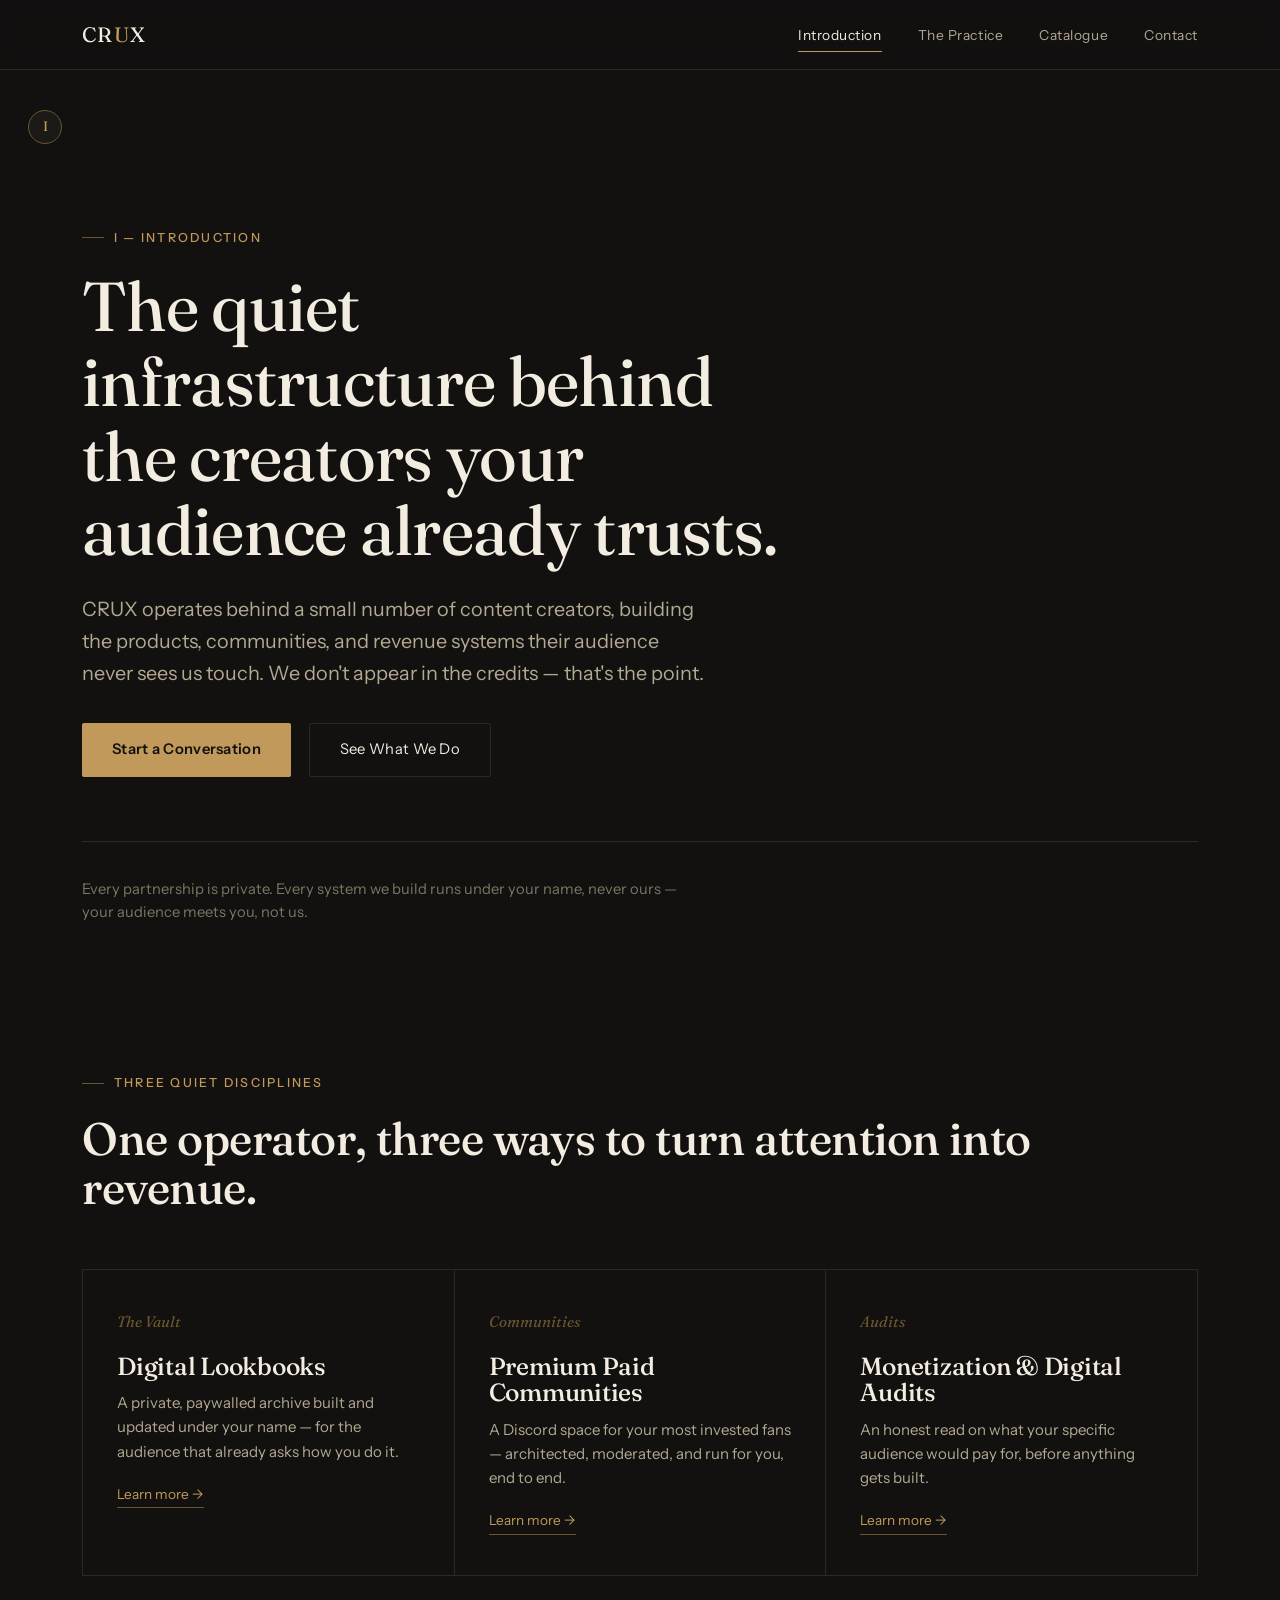
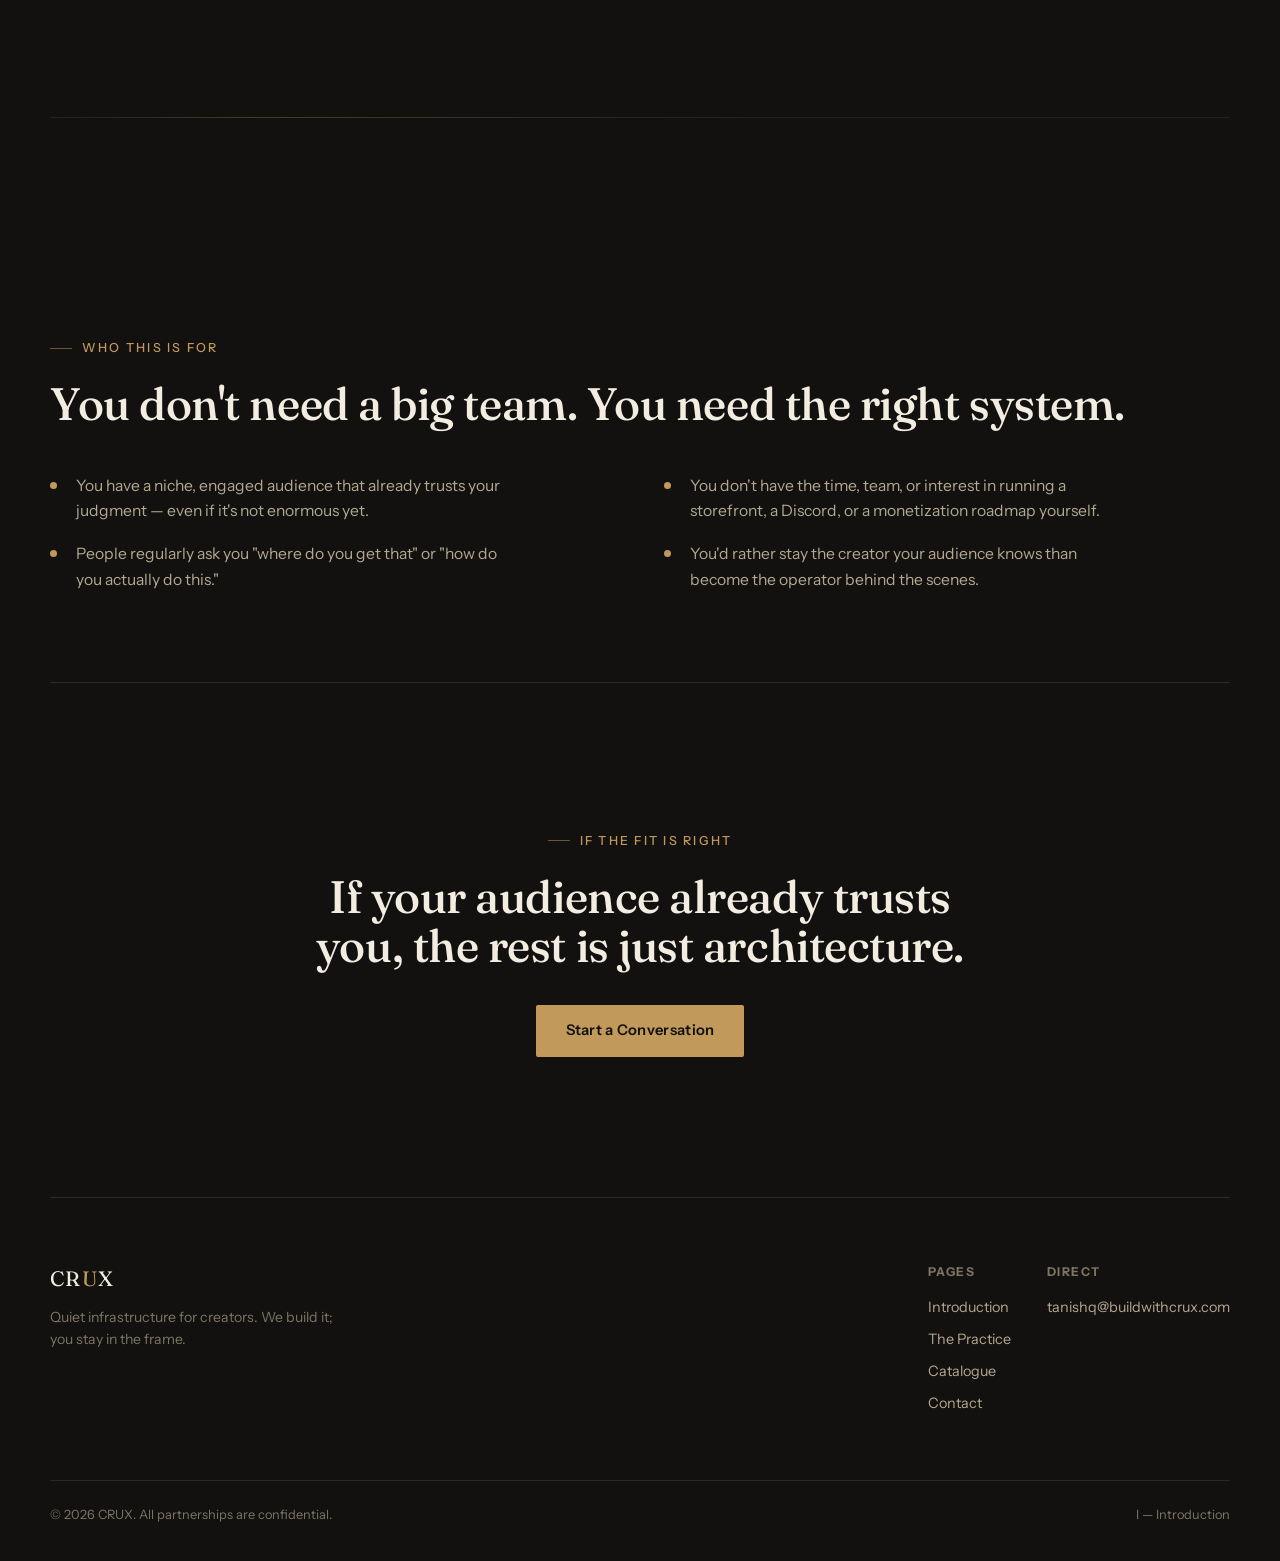
==== index.html @ 4aad783f "Add files via upload" ====
<!DOCTYPE html>
<html lang="en">
<head>
  <meta charset="UTF-8" />
  <meta name="viewport" content="width=device-width, initial-scale=1.0" />
  <title>CRUX — Quiet infrastructure for creators</title>
  <meta name="description" content="CRUX builds the digital products, communities, and revenue systems behind content creators — quietly, under their name." />
  <link rel="preconnect" href="https://fonts.googleapis.com" />
  <link rel="preconnect" href="https://fonts.gstatic.com" crossorigin />
  <link href="https://fonts.googleapis.com/css2?family=Fraunces:ital,opsz,wght@0,9..144,350;0,9..144,450;0,9..144,500;0,9..144,600;1,9..144,450;1,9..144,500&family=Instrument+Sans:ital,wght@0,400;0,500;0,600;1,400&display=swap" rel="stylesheet" />
  <link rel="stylesheet" href="styles.css" />
</head>
<body>

  <div class="page-tab" aria-hidden="true">I</div>

  <nav class="site-nav">
    <div class="nav-inner">
      <a href="index.html" class="logo">CR<span>U</span>X</a>
      <div class="nav-links">
        <a href="index.html" class="active">Introduction</a>
        <a href="practice.html">The Practice</a>
        <a href="catalogue.html">Catalogue</a>
        <a href="contact.html">Contact</a>
      </div>
      <button class="nav-toggle" aria-label="Open menu" aria-expanded="false">
        <span></span><span></span><span></span>
      </button>
    </div>
  </nav>

  <div class="nav-mobile">
    <span class="eyebrow">CRUX</span>
    <a href="index.html">Introduction</a>
    <a href="practice.html">The Practice</a>
    <a href="catalogue.html">Catalogue</a>
    <a href="contact.html">Contact</a>
  </div>

  <main>
    <section class="hero container">
      <span class="eyebrow">I — Introduction</span>
      <h1>The quiet infrastructure behind the creators your audience already trusts.</h1>
      <p class="lede">CRUX operates behind a small number of content creators, building the products, communities, and revenue systems their audience never sees us touch. We don't appear in the credits — that's the point.</p>

      <div class="btn-row">
        <a href="contact.html" class="btn btn-primary">Start a Conversation</a>
        <a href="practice.html" class="btn btn-ghost">See What We Do</a>
      </div>

      <div class="trust-strip">
        <p>Every partnership is private. Every system we build runs under your name, never ours — your audience meets you, not us.</p>
      </div>
    </section>

    <section class="container">
      <span class="eyebrow">Three Quiet Disciplines</span>
      <h2>One operator, three ways to turn attention into revenue.</h2>

      <div class="pillar-grid">
        <div class="pillar-card">
          <span class="pillar-index">The Vault</span>
          <h3>Digital Lookbooks</h3>
          <p>A private, paywalled archive built and updated under your name — for the audience that already asks how you do it.</p>
          <a href="catalogue.html#vault" class="pillar-link">Learn more →</a>
        </div>
        <div class="pillar-card">
          <span class="pillar-index">Communities</span>
          <h3>Premium Paid Communities</h3>
          <p>A Discord space for your most invested fans — architected, moderated, and run for you, end to end.</p>
          <a href="catalogue.html#communities" class="pillar-link">Learn more →</a>
        </div>
        <div class="pillar-card">
          <span class="pillar-index">Audits</span>
          <h3>Monetization &amp; Digital Audits</h3>
          <p>An honest read on what your specific audience would pay for, before anything gets built.</p>
          <a href="catalogue.html#audits" class="pillar-link">Learn more →</a>
        </div>
      </div>
    </section>

    <section class="container section">
      <div class="divider"></div>
    </section>

    <section class="container section-tight">
      <span class="eyebrow">Who This Is For</span>
      <h2>You don't need a big team. You need the right system.</h2>

      <div class="fit-grid">
        <ul class="fit-list">
          <li>You have a niche, engaged audience that already trusts your judgment — even if it's not enormous yet.</li>
          <li>People regularly ask you "where do you get that" or "how do you actually do this."</li>
        </ul>
        <ul class="fit-list">
          <li>You don't have the time, team, or interest in running a storefront, a Discord, or a monetization roadmap yourself.</li>
          <li>You'd rather stay the creator your audience knows than become the operator behind the scenes.</li>
        </ul>
      </div>
    </section>

    <section class="closing-banner container">
      <span class="eyebrow" style="justify-content:center;">If The Fit Is Right</span>
      <h2>If your audience already trusts you, the rest is just architecture.</h2>
      <div class="btn-row">
        <a href="contact.html" class="btn btn-primary">Start a Conversation</a>
      </div>
    </section>
  </main>

  <footer class="site-footer container">
    <div class="footer-grid">
      <div class="footer-brand">
        <span class="logo">CR<span>U</span>X</span>
        <p>Quiet infrastructure for creators. We build it; you stay in the frame.</p>
      </div>
      <div class="footer-links">
        <div class="footer-col">
          <h4>Pages</h4>
          <a href="index.html">Introduction</a>
          <a href="practice.html">The Practice</a>
          <a href="catalogue.html">Catalogue</a>
          <a href="contact.html">Contact</a>
        </div>
        <div class="footer-col">
          <h4>Direct</h4>
          <a href="mailto:tanishq@buildwithcrux.com">tanishq@buildwithcrux.com</a>
        </div>
      </div>
    </div>
    <div class="footer-bottom">
      <span>© 2026 CRUX. All partnerships are confidential.</span>
      <span>I — Introduction</span>
    </div>
  </footer>

  <script src="script.js"></script>
</body>
</html>
---- styles.css ----
/* ============================================================
   CRUX — Stylesheet
   A quiet, editorial dossier aesthetic: warm charcoal, ivory,
   and brass. Designed for restraint over decoration.
   ============================================================ */

:root {
  --ink: #121110;
  --ink-soft: #1c1a17;
  --ink-card: #1a1815;
  --ink-line: #2c2922;
  --ivory: #f3ece0;
  --ivory-dim: #b3a890;
  --ivory-faint: #7d7563;
  --brass: #c19a5b;
  --brass-bright: #ddbd84;
  --brass-dim: #6b562f;
  --brass-wash: rgba(193, 154, 91, 0.08);

  --font-display: "Fraunces", serif;
  --font-body: "Instrument Sans", -apple-system, BlinkMacSystemFont, sans-serif;

  --container: 1180px;
  --measure: 58ch;
  --section-pad: clamp(72px, 11vw, 152px);
}

* {
  margin: 0;
  padding: 0;
  box-sizing: border-box;
}

html {
  scroll-behavior: smooth;
}

@media (prefers-reduced-motion: reduce) {
  html {
    scroll-behavior: auto;
  }
  *, *::before, *::after {
    animation-duration: 0.01ms !important;
    animation-iteration-count: 1 !important;
    transition-duration: 0.01ms !important;
  }
}

body {
  background: var(--ink);
  color: var(--ivory);
  font-family: var(--font-body);
  font-size: 16px;
  line-height: 1.6;
  -webkit-font-smoothing: antialiased;
  overflow-x: hidden;
}

img {
  max-width: 100%;
  display: block;
}

a {
  color: inherit;
  text-decoration: none;
}

ul {
  list-style: none;
}

button {
  font-family: inherit;
  cursor: pointer;
  border: none;
  background: none;
  color: inherit;
}

:focus-visible {
  outline: 2px solid var(--brass-bright);
  outline-offset: 3px;
}

h1, h2, h3 {
  font-family: var(--font-display);
  font-weight: 500;
  line-height: 1.08;
  letter-spacing: -0.01em;
  color: var(--ivory);
}

h1 { font-size: clamp(2.5rem, 1.6rem + 3.4vw, 4.4rem); font-weight: 450; }
h2 { font-size: clamp(1.9rem, 1.4rem + 1.8vw, 2.9rem); }
h3 { font-size: clamp(1.25rem, 1.1rem + 0.6vw, 1.55rem); font-weight: 500; }

em, .accent-italic {
  font-style: italic;
  font-weight: 450;
  color: var(--brass-bright);
}

p {
  color: var(--ivory-dim);
  max-width: var(--measure);
}

p.lede {
  font-size: clamp(1.05rem, 1rem + 0.3vw, 1.25rem);
  color: var(--ivory-dim);
}

.eyebrow {
  display: inline-flex;
  align-items: center;
  gap: 10px;
  font-family: var(--font-body);
  font-size: 0.78rem;
  letter-spacing: 0.18em;
  text-transform: uppercase;
  color: var(--brass);
  font-weight: 500;
  margin-bottom: 22px;
}

.eyebrow::before {
  content: "";
  width: 22px;
  height: 1px;
  background: var(--brass-dim);
  display: inline-block;
}

.container {
  width: 100%;
  max-width: var(--container);
  margin: 0 auto;
  padding: 0 32px;
}

.section {
  padding: var(--section-pad) 0;
}

.section-tight {
  padding: clamp(40px, 6vw, 72px) 0;
}

.divider {
  height: 1px;
  background: linear-gradient(90deg, var(--ink-line), var(--brass-dim) 18%, var(--ink-line) 60%);
  opacity: 0.6;
  width: 100%;
}

/* ============ Page tab (signature mark) ============ */

.page-tab {
  position: fixed;
  top: 110px;
  left: 28px;
  width: 34px;
  height: 34px;
  border: 1px solid var(--brass-dim);
  border-radius: 50%;
  display: flex;
  align-items: center;
  justify-content: center;
  font-family: var(--font-display);
  font-size: 0.85rem;
  color: var(--brass);
  background: var(--ink-soft);
  z-index: 40;
}

@media (max-width: 980px) {
  .page-tab { display: none; }
}

/* ============ Navigation ============ */

.site-nav {
  position: fixed;
  top: 0;
  left: 0;
  right: 0;
  z-index: 100;
  background: rgba(18, 17, 16, 0.82);
  backdrop-filter: blur(10px);
  border-bottom: 1px solid var(--ink-line);
}

.nav-inner {
  max-width: var(--container);
  margin: 0 auto;
  padding: 18px 32px;
  display: flex;
  align-items: center;
  justify-content: space-between;
}

.logo {
  font-family: var(--font-display);
  font-size: 1.3rem;
  letter-spacing: 0.06em;
  color: var(--ivory);
}

.logo span {
  color: var(--brass);
}

.nav-links {
  display: flex;
  gap: 36px;
  font-size: 0.86rem;
  letter-spacing: 0.04em;
}

.nav-links a {
  position: relative;
  color: var(--ivory-dim);
  padding: 4px 0;
  transition: color 0.2s ease;
}

.nav-links a::after {
  content: "";
  position: absolute;
  left: 0;
  bottom: -2px;
  width: 0%;
  height: 1px;
  background: var(--brass);
  transition: width 0.25s ease;
}

.nav-links a:hover,
.nav-links a.active {
  color: var(--ivory);
}

.nav-links a:hover::after,
.nav-links a.active::after {
  width: 100%;
}

.nav-toggle {
  display: none;
  width: 28px;
  height: 20px;
  position: relative;
  flex-direction: column;
  justify-content: space-between;
}

.nav-toggle span {
  display: block;
  height: 1px;
  width: 100%;
  background: var(--ivory);
  transition: transform 0.25s ease, opacity 0.25s ease;
}

.nav-mobile {
  position: fixed;
  inset: 0;
  background: var(--ink);
  z-index: 99;
  display: flex;
  flex-direction: column;
  align-items: center;
  justify-content: center;
  gap: 28px;
  transform: translateY(-100%);
  transition: transform 0.35s ease;
}

.nav-mobile.open {
  transform: translateY(0);
}

.nav-mobile a {
  font-family: var(--font-display);
  font-size: 1.8rem;
  color: var(--ivory);
}

.nav-mobile .eyebrow {
  margin: 0;
}

@media (max-width: 720px) {
  .nav-links { display: none; }
  .nav-toggle { display: flex; }
}

/* ============ Buttons ============ */

.btn {
  display: inline-flex;
  align-items: center;
  justify-content: center;
  padding: 14px 30px;
  font-size: 0.92rem;
  letter-spacing: 0.02em;
  border-radius: 2px;
  transition: background 0.2s ease, color 0.2s ease, border-color 0.2s ease, opacity 0.2s ease;
}

.btn-primary {
  background: var(--brass);
  color: var(--ink);
  font-weight: 600;
}

.btn-primary:hover {
  background: var(--brass-bright);
}

.btn-ghost {
  border: 1px solid var(--ink-line);
  color: var(--ivory);
}

.btn-ghost:hover {
  border-color: var(--brass);
  color: var(--brass-bright);
}

.btn:disabled {
  opacity: 0.6;
  cursor: not-allowed;
}

.btn-row {
  display: flex;
  gap: 18px;
  flex-wrap: wrap;
  margin-top: 34px;
}

/* ============ Hero ============ */

.hero {
  padding-top: clamp(150px, 20vw, 220px);
  padding-bottom: var(--section-pad);
}

.hero h1 {
  max-width: 16ch;
}

.hero .lede {
  margin-top: 26px;
  max-width: 48ch;
}

.trust-strip {
  margin-top: 64px;
  padding-top: 36px;
  border-top: 1px solid var(--ink-line);
  display: flex;
  gap: 14px;
  align-items: baseline;
  flex-wrap: wrap;
}

.trust-strip p {
  color: var(--ivory-faint);
  font-size: 0.92rem;
  max-width: 60ch;
}

/* ============ Pillar / teaser grid ============ */

.pillar-grid {
  display: grid;
  grid-template-columns: repeat(3, 1fr);
  gap: 1px;
  background: var(--ink-line);
  border: 1px solid var(--ink-line);
  margin-top: 56px;
}

.pillar-card {
  background: var(--ink);
  padding: 40px 34px;
  transition: background 0.25s ease;
}

.pillar-card:hover {
  background: var(--ink-soft);
}

.pillar-index {
  font-family: var(--font-display);
  font-style: italic;
  color: var(--brass-dim);
  font-size: 0.95rem;
  margin-bottom: 18px;
  display: block;
}

.pillar-card h3 {
  margin-bottom: 12px;
}

.pillar-card p {
  font-size: 0.94rem;
}

.pillar-link {
  display: inline-block;
  margin-top: 20px;
  font-size: 0.85rem;
  color: var(--brass);
  border-bottom: 1px solid var(--brass-dim);
  padding-bottom: 2px;
}

.pillar-link:hover {
  color: var(--brass-bright);
  border-color: var(--brass-bright);
}

@media (max-width: 880px) {
  .pillar-grid { grid-template-columns: 1fr; }
}

/* ============ Who it's for ============ */

.fit-grid {
  display: grid;
  grid-template-columns: 1fr 1fr;
  gap: 48px;
  margin-top: 44px;
}

.fit-list li {
  position: relative;
  padding-left: 26px;
  margin-bottom: 18px;
  color: var(--ivory-dim);
  font-size: 0.98rem;
  max-width: 46ch;
}

.fit-list li::before {
  content: "";
  position: absolute;
  left: 0;
  top: 9px;
  width: 7px;
  height: 7px;
  border-radius: 50%;
  background: var(--brass);
}

@media (max-width: 720px) {
  .fit-grid { grid-template-columns: 1fr; gap: 8px; }
}

/* ============ Closing banner ============ */

.closing-banner {
  text-align: center;
  padding: var(--section-pad) 0;
  border-top: 1px solid var(--ink-line);
}

.closing-banner h2 {
  max-width: 22ch;
  margin: 0 auto;
}

.closing-banner .btn-row {
  justify-content: center;
}

/* ============ Process (Practice page) ============ */

.process {
  margin-top: 56px;
  display: flex;
  flex-direction: column;
}

.process-item {
  display: grid;
  grid-template-columns: 100px 1fr;
  gap: 28px;
  padding: 38px 0;
  border-top: 1px solid var(--ink-line);
}

.process-item:last-child {
  border-bottom: 1px solid var(--ink-line);
}

.process-mark {
  font-family: var(--font-display);
  font-style: italic;
  font-size: 1.6rem;
  color: var(--brass-dim);
}

.process-body h3 {
  margin-bottom: 10px;
}

.process-body p {
  font-size: 0.97rem;
}

@media (max-width: 600px) {
  .process-item { grid-template-columns: 1fr; gap: 10px; }
}

/* ============ Principles ============ */

.principles {
  margin-top: 50px;
  display: grid;
  grid-template-columns: repeat(3, 1fr);
  gap: 40px;
}

.principle .brass-dot {
  width: 8px;
  height: 8px;
  border-radius: 50%;
  background: var(--brass);
  display: block;
  margin-bottom: 18px;
}

.principle h3 {
  margin-bottom: 10px;
}

.principle p {
  font-size: 0.93rem;
}

@media (max-width: 880px) {
  .principles { grid-template-columns: 1fr; gap: 30px; }
}

/* ============ Contrast (what we don't do) ============ */

.contrast-card {
  margin-top: 30px;
  border: 1px solid var(--ink-line);
  background: var(--ink-soft);
  padding: 40px;
}

.contrast-list li {
  color: var(--ivory-dim);
  font-size: 0.96rem;
  padding: 12px 0;
  border-top: 1px solid var(--ink-line);
}

.contrast-list li:first-child {
  border-top: none;
  padding-top: 0;
}

.contrast-list li span {
  color: var(--brass-bright);
  font-family: var(--font-display);
  font-style: italic;
  margin-right: 10px;
}

/* ============ Catalogue cards ============ */

.offer-card {
  border: 1px solid var(--ink-line);
  background: var(--ink-card);
  padding: 48px;
  margin-top: 28px;
}

.offer-head {
  display: flex;
  justify-content: space-between;
  align-items: flex-start;
  gap: 24px;
  flex-wrap: wrap;
}

.offer-head h2 {
  max-width: 22ch;
}

.offer-tag {
  font-size: 0.78rem;
  letter-spacing: 0.12em;
  text-transform: uppercase;
  color: var(--brass);
  border: 1px solid var(--brass-dim);
  padding: 6px 14px;
  border-radius: 100px;
  white-space: nowrap;
}

.offer-card > p.lede {
  margin-top: 18px;
}

.offer-columns {
  display: grid;
  grid-template-columns: 1.2fr 1fr;
  gap: 40px;
  margin-top: 32px;
}

.offer-columns h4 {
  font-family: var(--font-body);
  font-size: 0.78rem;
  letter-spacing: 0.12em;
  text-transform: uppercase;
  color: var(--ivory-faint);
  margin-bottom: 16px;
}

.offer-list li {
  color: var(--ivory-dim);
  font-size: 0.94rem;
  padding: 9px 0;
  border-top: 1px solid var(--ink-line);
}

.offer-list li:first-child {
  border-top: none;
  padding-top: 0;
}

.offer-for p {
  font-size: 0.94rem;
}

.offer-footer {
  margin-top: 32px;
  padding-top: 24px;
  border-top: 1px solid var(--ink-line);
  display: flex;
  justify-content: flex-end;
}

.offer-footer a {
  font-size: 0.88rem;
  color: var(--brass);
  border-bottom: 1px solid var(--brass-dim);
  padding-bottom: 2px;
}

.offer-footer a:hover {
  color: var(--brass-bright);
  border-color: var(--brass-bright);
}

@media (max-width: 760px) {
  .offer-columns { grid-template-columns: 1fr; gap: 24px; }
  .offer-card { padding: 32px 26px; }
}

/* ============ Contact ============ */

.contact-grid {
  display: grid;
  grid-template-columns: 1fr 1.15fr;
  gap: 70px;
  margin-top: 56px;
  align-items: start;
}

.contact-info p {
  font-size: 0.97rem;
}

.alt-contact {
  margin-top: 44px;
  padding-top: 28px;
  border-top: 1px solid var(--ink-line);
}

.alt-contact .label {
  font-size: 0.78rem;
  letter-spacing: 0.12em;
  text-transform: uppercase;
  color: var(--ivory-faint);
  display: block;
  margin-bottom: 10px;
}

.alt-contact a {
  font-family: var(--font-display);
  font-size: 1.15rem;
  color: var(--brass-bright);
  border-bottom: 1px solid var(--brass-dim);
  padding-bottom: 2px;
}

.alt-contact a:hover {
  color: var(--brass);
}

.cadence-note {
  margin-top: 28px;
  font-size: 0.88rem;
  color: var(--ivory-faint);
}

.field {
  margin-bottom: 22px;
}

.field label {
  display: block;
  font-size: 0.8rem;
  letter-spacing: 0.06em;
  text-transform: uppercase;
  color: var(--ivory-faint);
  margin-bottom: 9px;
}

.field input,
.field select,
.field textarea {
  width: 100%;
  background: var(--ink-soft);
  border: 1px solid var(--ink-line);
  color: var(--ivory);
  font-family: var(--font-body);
  font-size: 0.97rem;
  padding: 13px 16px;
  border-radius: 2px;
  transition: border-color 0.2s ease;
}

.field input::placeholder,
.field textarea::placeholder {
  color: var(--ivory-faint);
}

.field input:focus,
.field select:focus,
.field textarea:focus {
  border-color: var(--brass);
}

.field-row {
  display: grid;
  grid-template-columns: 1fr 1fr;
  gap: 20px;
}

.field select {
  appearance: none;
  background-image: url("data:image/svg+xml,%3Csvg xmlns='http://www.w3.org/2000/svg' viewBox='0 0 16 16'%3E%3Cpath fill='%23b3a890' d='M4 6l4 4 4-4'/%3E%3C/svg%3E");
  background-repeat: no-repeat;
  background-position: right 14px center;
}

.field textarea {
  resize: vertical;
  min-height: 120px;
}

.honey {
  position: absolute;
  left: -9999px;
}

.form-status {
  margin-top: 6px;
  padding: 26px 28px;
  border: 1px solid var(--brass-dim);
  background: var(--brass-wash);
}

.form-status h3 {
  margin-bottom: 8px;
  font-size: 1.2rem;
}

.form-status p {
  font-size: 0.93rem;
  margin: 0;
}

.form-status.error {
  border-color: #8a4a3a;
  background: rgba(138, 74, 58, 0.1);
}

[hidden] {
  display: none !important;
}

@media (max-width: 880px) {
  .contact-grid { grid-template-columns: 1fr; gap: 40px; }
}

@media (max-width: 520px) {
  .field-row { grid-template-columns: 1fr; }
}

/* ============ Footer ============ */

.site-footer {
  border-top: 1px solid var(--ink-line);
  padding: 64px 0 36px;
}

.footer-grid {
  display: flex;
  justify-content: space-between;
  flex-wrap: wrap;
  gap: 40px;
}

.footer-brand .logo {
  display: block;
  margin-bottom: 10px;
}

.footer-brand p {
  font-size: 0.88rem;
  color: var(--ivory-faint);
  max-width: 32ch;
}

.footer-links {
  display: flex;
  gap: 36px;
  flex-wrap: wrap;
}

.footer-col h4 {
  font-size: 0.76rem;
  letter-spacing: 0.12em;
  text-transform: uppercase;
  color: var(--ivory-faint);
  margin-bottom: 14px;
  font-family: var(--font-body);
}

.footer-col a,
.footer-col span {
  display: block;
  font-size: 0.9rem;
  color: var(--ivory-dim);
  margin-bottom: 9px;
}

.footer-col a:hover {
  color: var(--brass-bright);
}

.footer-bottom {
  margin-top: 56px;
  padding-top: 24px;
  border-top: 1px solid var(--ink-line);
  display: flex;
  justify-content: space-between;
  flex-wrap: wrap;
  gap: 12px;
  font-size: 0.8rem;
  color: var(--ivory-faint);
}
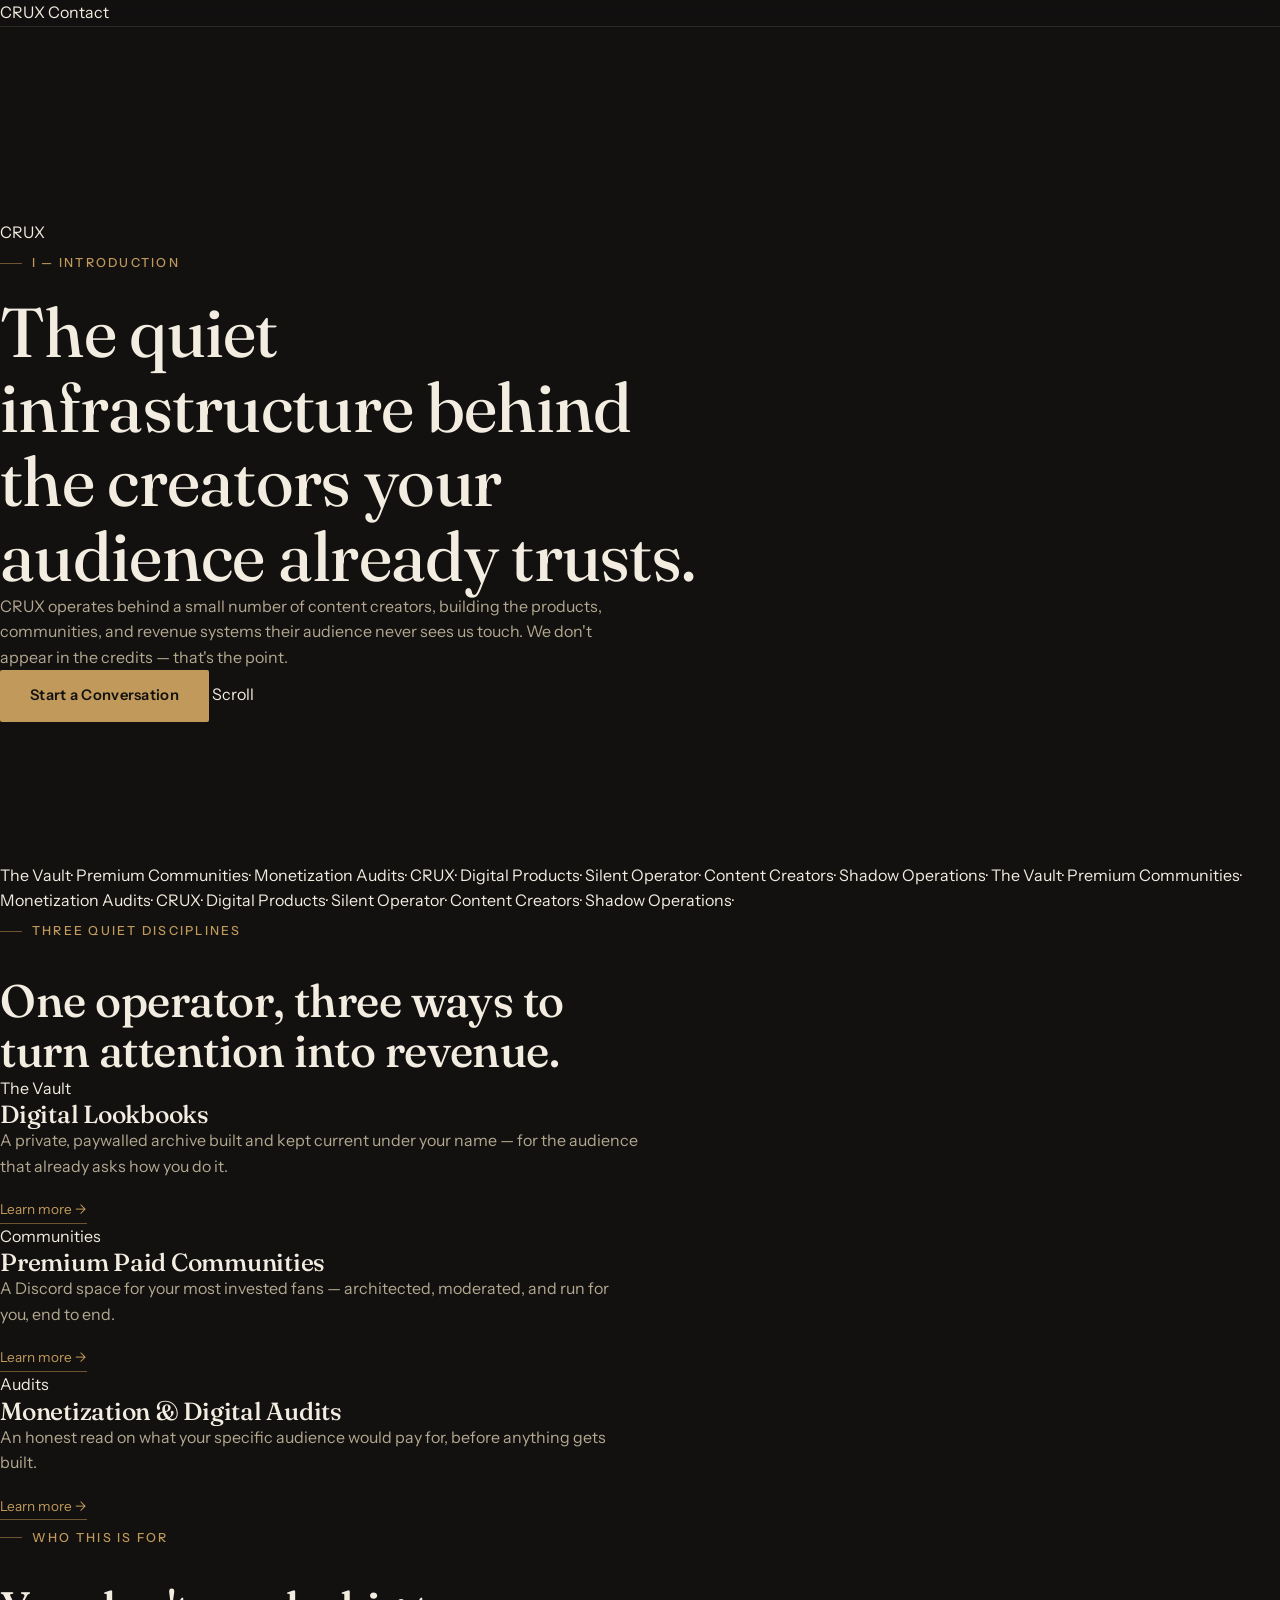
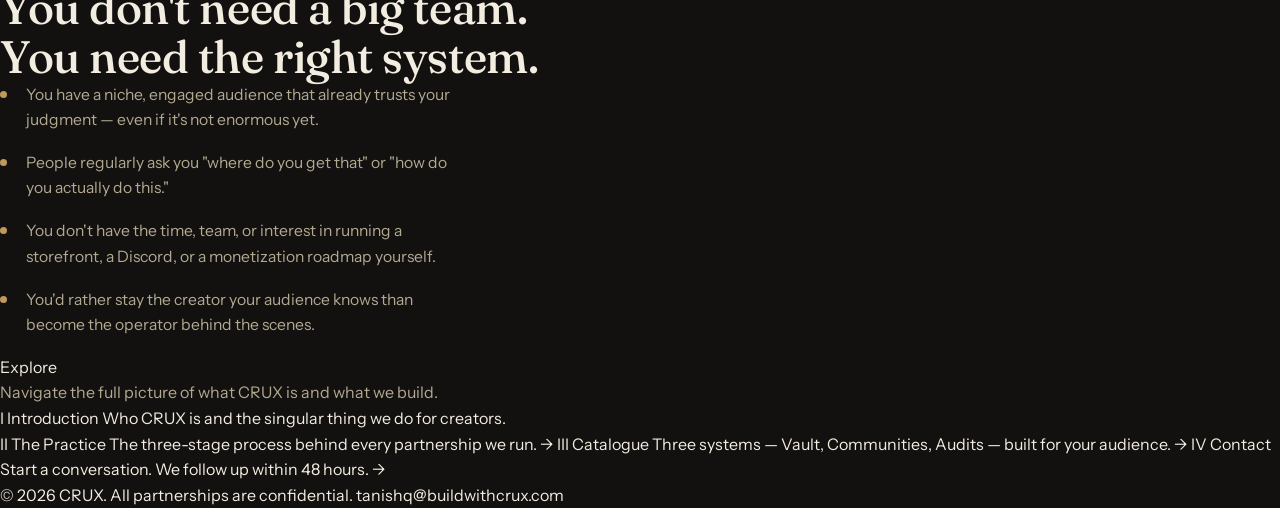
==== commit 430a90fb: "Update index.html" ====
--- a/index.html
+++ b/index.html
@@ -12,127 +12,143 @@
 </head>
 <body>
 
-  <div class="page-tab" aria-hidden="true">I</div>
-
+  <!-- Nav -->
   <nav class="site-nav">
-    <div class="nav-inner">
-      <a href="index.html" class="logo">CR<span>U</span>X</a>
-      <div class="nav-links">
-        <a href="index.html" class="active">Introduction</a>
-        <a href="practice.html">The Practice</a>
-        <a href="catalogue.html">Catalogue</a>
-        <a href="contact.html">Contact</a>
-      </div>
-      <button class="nav-toggle" aria-label="Open menu" aria-expanded="false">
-        <span></span><span></span><span></span>
-      </button>
-    </div>
+    <a href="/" class="nav-logo">CR<span>U</span>X</a>
+    <a href="contact.html" class="nav-cta">Contact</a>
+    <button class="nav-toggle" aria-label="Open menu" aria-expanded="false">
+      <span></span><span></span><span></span>
+    </button>
   </nav>
 
   <div class="nav-mobile">
     <span class="eyebrow">CRUX</span>
-    <a href="index.html">Introduction</a>
+    <a href="/">Introduction</a>
     <a href="practice.html">The Practice</a>
     <a href="catalogue.html">Catalogue</a>
     <a href="contact.html">Contact</a>
   </div>
 
   <main>
-    <section class="hero container">
-      <span class="eyebrow">I — Introduction</span>
+
+    <!-- Hero -->
+    <section class="hero">
+      <div class="hero-ghost" aria-hidden="true">CRUX</div>
+      <span class="eyebrow hero-eyebrow">I — Introduction</span>
       <h1>The quiet infrastructure behind the creators your audience already trusts.</h1>
-      <p class="lede">CRUX operates behind a small number of content creators, building the products, communities, and revenue systems their audience never sees us touch. We don't appear in the credits — that's the point.</p>
-
-      <div class="btn-row">
+      <p class="hero-sub">CRUX operates behind a small number of content creators, building the products, communities, and revenue systems their audience never sees us touch. We don't appear in the credits — that's the point.</p>
+      <div class="hero-bottom">
         <a href="contact.html" class="btn btn-primary">Start a Conversation</a>
-        <a href="practice.html" class="btn btn-ghost">See What We Do</a>
-      </div>
-
-      <div class="trust-strip">
-        <p>Every partnership is private. Every system we build runs under your name, never ours — your audience meets you, not us.</p>
+        <span class="hero-scroll" aria-hidden="true">Scroll</span>
       </div>
     </section>
 
-    <section class="container">
+    <!-- Marquee -->
+    <div class="marquee-band" aria-hidden="true">
+      <div class="marquee-track">
+        <span class="m-item">The Vault</span><span class="m-dot">·</span>
+        <span class="m-item">Premium Communities</span><span class="m-dot">·</span>
+        <span class="m-item">Monetization Audits</span><span class="m-dot">·</span>
+        <span class="m-item">CRUX</span><span class="m-dot">·</span>
+        <span class="m-item">Digital Products</span><span class="m-dot">·</span>
+        <span class="m-item">Silent Operator</span><span class="m-dot">·</span>
+        <span class="m-item">Content Creators</span><span class="m-dot">·</span>
+        <span class="m-item">Shadow Operations</span><span class="m-dot">·</span>
+        <!-- duplicate for seamless loop -->
+        <span class="m-item">The Vault</span><span class="m-dot">·</span>
+        <span class="m-item">Premium Communities</span><span class="m-dot">·</span>
+        <span class="m-item">Monetization Audits</span><span class="m-dot">·</span>
+        <span class="m-item">CRUX</span><span class="m-dot">·</span>
+        <span class="m-item">Digital Products</span><span class="m-dot">·</span>
+        <span class="m-item">Silent Operator</span><span class="m-dot">·</span>
+        <span class="m-item">Content Creators</span><span class="m-dot">·</span>
+        <span class="m-item">Shadow Operations</span><span class="m-dot">·</span>
+      </div>
+    </div>
+
+    <!-- Three disciplines -->
+    <div class="sec">
       <span class="eyebrow">Three Quiet Disciplines</span>
-      <h2>One operator, three ways to turn attention into revenue.</h2>
+      <h2 style="margin-top:14px;max-width:20ch;">One operator, three ways to turn attention into revenue.</h2>
 
-      <div class="pillar-grid">
-        <div class="pillar-card">
-          <span class="pillar-index">The Vault</span>
+      <div class="pillars">
+        <div class="pillar">
+          <span class="pillar-num">The Vault</span>
           <h3>Digital Lookbooks</h3>
-          <p>A private, paywalled archive built and updated under your name — for the audience that already asks how you do it.</p>
+          <p>A private, paywalled archive built and kept current under your name — for the audience that already asks how you do it.</p>
           <a href="catalogue.html#vault" class="pillar-link">Learn more →</a>
         </div>
-        <div class="pillar-card">
-          <span class="pillar-index">Communities</span>
+        <div class="pillar">
+          <span class="pillar-num">Communities</span>
           <h3>Premium Paid Communities</h3>
           <p>A Discord space for your most invested fans — architected, moderated, and run for you, end to end.</p>
           <a href="catalogue.html#communities" class="pillar-link">Learn more →</a>
         </div>
-        <div class="pillar-card">
-          <span class="pillar-index">Audits</span>
+        <div class="pillar">
+          <span class="pillar-num">Audits</span>
           <h3>Monetization &amp; Digital Audits</h3>
           <p>An honest read on what your specific audience would pay for, before anything gets built.</p>
           <a href="catalogue.html#audits" class="pillar-link">Learn more →</a>
         </div>
       </div>
-    </section>
+    </div>
 
-    <section class="container section">
-      <div class="divider"></div>
-    </section>
-
-    <section class="container section-tight">
-      <span class="eyebrow">Who This Is For</span>
-      <h2>You don't need a big team. You need the right system.</h2>
-
-      <div class="fit-grid">
-        <ul class="fit-list">
-          <li>You have a niche, engaged audience that already trusts your judgment — even if it's not enormous yet.</li>
-          <li>People regularly ask you "where do you get that" or "how do you actually do this."</li>
-        </ul>
-        <ul class="fit-list">
-          <li>You don't have the time, team, or interest in running a storefront, a Discord, or a monetization roadmap yourself.</li>
-          <li>You'd rather stay the creator your audience knows than become the operator behind the scenes.</li>
-        </ul>
-      </div>
-    </section>
-
-    <section class="closing-banner container">
-      <span class="eyebrow" style="justify-content:center;">If The Fit Is Right</span>
-      <h2>If your audience already trusts you, the rest is just architecture.</h2>
-      <div class="btn-row">
-        <a href="contact.html" class="btn btn-primary">Start a Conversation</a>
-      </div>
-    </section>
-  </main>
-
-  <footer class="site-footer container">
-    <div class="footer-grid">
-      <div class="footer-brand">
-        <span class="logo">CR<span>U</span>X</span>
-        <p>Quiet infrastructure for creators. We build it; you stay in the frame.</p>
-      </div>
-      <div class="footer-links">
-        <div class="footer-col">
-          <h4>Pages</h4>
-          <a href="index.html">Introduction</a>
-          <a href="practice.html">The Practice</a>
-          <a href="catalogue.html">Catalogue</a>
-          <a href="contact.html">Contact</a>
-        </div>
-        <div class="footer-col">
-          <h4>Direct</h4>
-          <a href="mailto:tanishq@buildwithcrux.com">tanishq@buildwithcrux.com</a>
+    <!-- Who it's for (alt bg) -->
+    <div class="sec-alt">
+      <div class="sec">
+        <span class="eyebrow">Who This Is For</span>
+        <h2 style="margin-top:14px;max-width:18ch;">You don't need a big team. You need the right system.</h2>
+        <div class="fit-split">
+          <ul class="fit-list">
+            <li>You have a niche, engaged audience that already trusts your judgment — even if it's not enormous yet.</li>
+            <li>People regularly ask you "where do you get that" or "how do you actually do this."</li>
+          </ul>
+          <ul class="fit-list">
+            <li>You don't have the time, team, or interest in running a storefront, a Discord, or a monetization roadmap yourself.</li>
+            <li>You'd rather stay the creator your audience knows than become the operator behind the scenes.</li>
+          </ul>
         </div>
       </div>
     </div>
-    <div class="footer-bottom">
-      <span>© 2026 CRUX. All partnerships are confidential.</span>
-      <span>I — Introduction</span>
+
+    <!-- Explore -->
+    <div class="explore">
+      <div class="explore-head">
+        <span class="explore-title">Explore</span>
+        <p class="explore-sub">Navigate the full picture of what CRUX is and what we build.</p>
+      </div>
+      <div class="explore-grid">
+        <div class="explore-current" aria-current="page">
+          <span class="ex-num">I</span>
+          <span class="ex-name">Introduction</span>
+          <span class="ex-desc">Who CRUX is and the singular thing we do for creators.</span>
+        </div>
+        <a href="practice.html" class="explore-card">
+          <span class="ex-num">II</span>
+          <span class="ex-name">The Practice</span>
+          <span class="ex-desc">The three-stage process behind every partnership we run.</span>
+          <span class="ex-arrow">→</span>
+        </a>
+        <a href="catalogue.html" class="explore-card">
+          <span class="ex-num">III</span>
+          <span class="ex-name">Catalogue</span>
+          <span class="ex-desc">Three systems — Vault, Communities, Audits — built for your audience.</span>
+          <span class="ex-arrow">→</span>
+        </a>
+        <a href="contact.html" class="explore-card">
+          <span class="ex-num">IV</span>
+          <span class="ex-name">Contact</span>
+          <span class="ex-desc">Start a conversation. We follow up within 48 hours.</span>
+          <span class="ex-arrow">→</span>
+        </a>
+      </div>
+      <div class="explore-foot">
+        <span>© 2026 CRUX. All partnerships are confidential.</span>
+        <a href="mailto:tanishq@buildwithcrux.com" style="color:inherit;">tanishq@buildwithcrux.com</a>
+      </div>
     </div>
-  </footer>
+
+  </main>
 
   <script src="script.js"></script>
 </body>
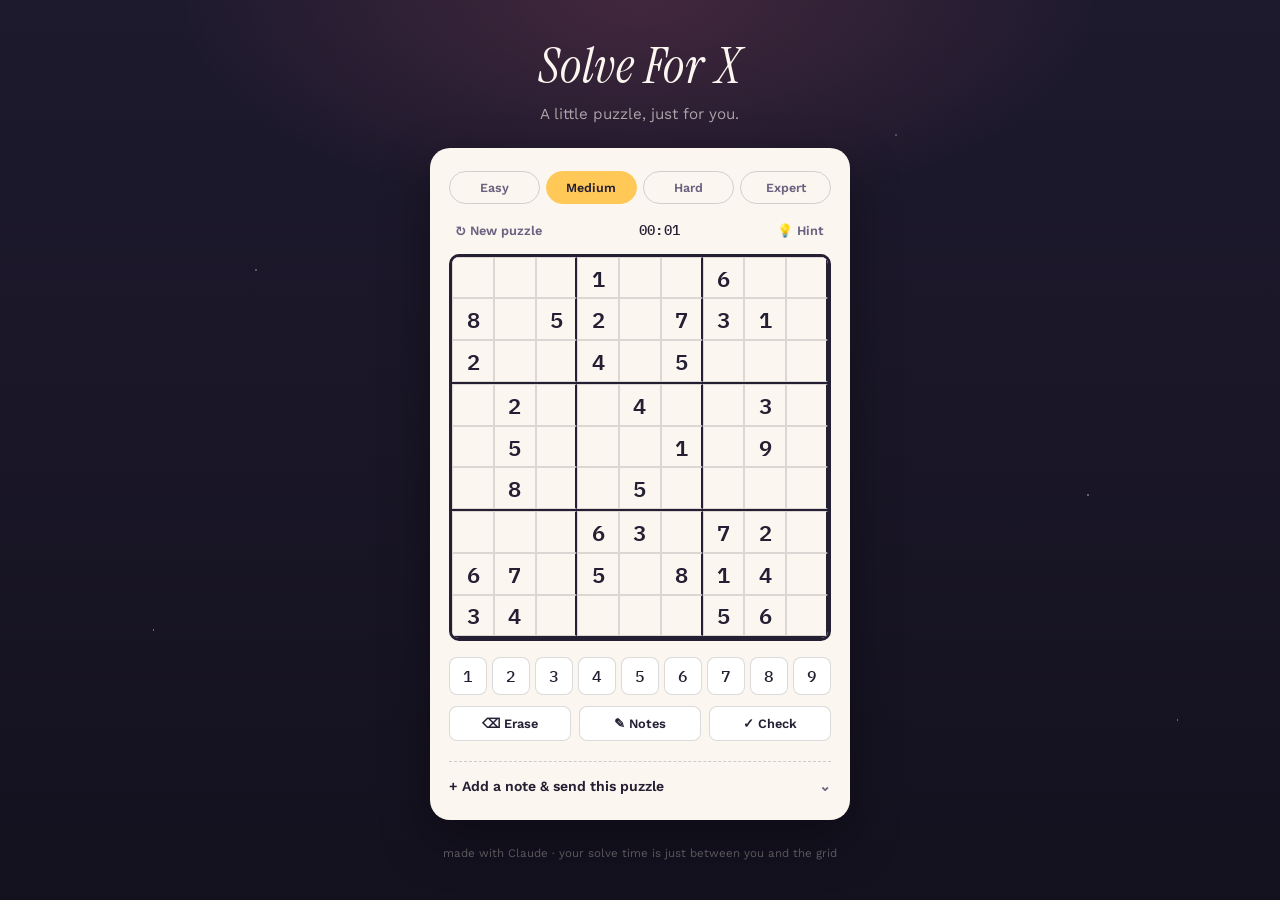
==== commit 5606cb8f: "Update index.html" ====
--- a/index.html
+++ b/index.html
@@ -1,155 +1,985 @@
 <!DOCTYPE html>
 <html lang="en">
 <head>
-  <meta charset="UTF-8" />
-  <meta name="viewport" content="width=device-width, initial-scale=1.0" />
-  <title>CRUX — Quiet infrastructure for creators</title>
-  <meta name="description" content="CRUX builds the digital products, communities, and revenue systems behind content creators — quietly, under their name." />
-  <link rel="preconnect" href="https://fonts.googleapis.com" />
-  <link rel="preconnect" href="https://fonts.gstatic.com" crossorigin />
-  <link href="https://fonts.googleapis.com/css2?family=Fraunces:ital,opsz,wght@0,9..144,350;0,9..144,450;0,9..144,500;0,9..144,600;1,9..144,450;1,9..144,500&family=Instrument+Sans:ital,wght@0,400;0,500;0,600;1,400&display=swap" rel="stylesheet" />
-  <link rel="stylesheet" href="styles.css" />
+<meta charset="UTF-8">
+<meta name="viewport" content="width=device-width, initial-scale=1, viewport-fit=cover">
+<title>Solve For X — a puzzle for you</title>
+<link rel="preconnect" href="https://fonts.googleapis.com">
+<link rel="preconnect" href="https://fonts.gstatic.com" crossorigin>
+<link href="https://fonts.googleapis.com/css2?family=IBM+Plex+Mono:wght@400;500;600&family=Instrument+Serif:ital@0;1&family=Work+Sans:wght@400;500;600;700&display=swap" rel="stylesheet">
+<style>
+  :root{
+    --ink:#1E1A2E;
+    --ink-2:#14111F;
+    --paper:#FBF6EF;
+    --paper-2:#F1E8D8;
+    --blossom:#FF6F91;
+    --blossom-dark:#E24E6B;
+    --marigold:#FFC857;
+    --violet:#8C7AA6;
+    --text:#241F33;
+    --text-soft:#6A6280;
+    --entered:#4A3F73;
+  }
+  *{box-sizing:border-box;}
+  html,body{margin:0;padding:0;}
+  body{
+    min-height:100vh;
+    background:
+      radial-gradient(ellipse 60% 40% at 50% 0%, rgba(255,111,145,0.16), transparent 60%),
+      radial-gradient(1px 1px at 20% 30%, rgba(251,246,239,0.5) 50%, transparent),
+      radial-gradient(1px 1px at 70% 15%, rgba(251,246,239,0.4) 50%, transparent),
+      radial-gradient(1.5px 1.5px at 85% 55%, rgba(251,246,239,0.35) 50%, transparent),
+      radial-gradient(1px 1px at 12% 70%, rgba(251,246,239,0.4) 50%, transparent),
+      radial-gradient(1.5px 1.5px at 45% 85%, rgba(251,246,239,0.3) 50%, transparent),
+      radial-gradient(1px 1px at 92% 80%, rgba(251,246,239,0.4) 50%, transparent),
+      linear-gradient(180deg, var(--ink), var(--ink-2));
+    background-attachment:fixed;
+    font-family:'Work Sans', sans-serif;
+    color:var(--paper);
+    display:flex;
+    flex-direction:column;
+    align-items:center;
+    padding:2rem 1rem 4rem;
+  }
+
+  header{
+    text-align:center;
+    margin-bottom:1.6rem;
+    max-width:420px;
+  }
+  h1{
+    font-family:'Instrument Serif', serif;
+    font-style:italic;
+    font-weight:400;
+    font-size:clamp(2.4rem, 8vw, 3.2rem);
+    margin:0 0 .35rem;
+    letter-spacing:.01em;
+  }
+  header p{
+    margin:0;
+    color:rgba(251,246,239,0.62);
+    font-size:.95rem;
+  }
+
+  .stage{
+    position:relative;
+    width:100%;
+    max-width:420px;
+  }
+
+  /* ---- tucked note (signature element) ---- */
+  .tucked-note{
+    display:none;
+    position:relative;
+    background:#FFFDF6;
+    color:var(--text);
+    font-family:'Instrument Serif', serif;
+    font-size:1.05rem;
+    line-height:1.4;
+    padding:.9rem 1.1rem 1.3rem;
+    margin:0 1.2rem -1.1rem;
+    transform:rotate(-2deg);
+    box-shadow:0 10px 24px rgba(0,0,0,0.28);
+    border-radius:2px;
+    z-index:2;
+  }
+  .tucked-note.show{display:block;}
+  .tucked-note::before{
+    content:"";
+    position:absolute;
+    top:-10px; left:50%;
+    transform:translateX(-50%) rotate(-4deg);
+    width:56px; height:20px;
+    background:rgba(255,200,87,0.55);
+    border:1px solid rgba(255,200,87,0.7);
+  }
+  .tucked-note .label{
+    display:block;
+    font-family:'Work Sans', sans-serif;
+    font-size:.66rem;
+    text-transform:uppercase;
+    letter-spacing:.14em;
+    color:var(--blossom-dark);
+    margin-bottom:.3rem;
+    font-style:normal;
+    font-weight:600;
+  }
+
+  .card{
+    position:relative;
+    background:var(--paper);
+    border-radius:20px;
+    padding:1.4rem 1.2rem 1.6rem;
+    box-shadow:0 20px 50px rgba(0,0,0,0.35);
+    z-index:1;
+  }
+
+  /* difficulty pills */
+  .pills{
+    display:grid;
+    grid-template-columns:repeat(4,1fr);
+    gap:.4rem;
+    margin-bottom:1rem;
+  }
+  .pill{
+    font-family:'Work Sans', sans-serif;
+    font-size:.78rem;
+    font-weight:600;
+    padding:.5rem .3rem;
+    border-radius:999px;
+    border:1.5px solid rgba(36,31,51,0.18);
+    background:transparent;
+    color:var(--text-soft);
+    cursor:pointer;
+    transition:background .15s ease, color .15s ease, border-color .15s ease;
+  }
+  .pill.active{
+    background:var(--marigold);
+    border-color:var(--marigold);
+    color:var(--text);
+  }
+  .pill:focus-visible, button:focus-visible, textarea:focus-visible, input:focus-visible{
+    outline:2px solid var(--blossom);
+    outline-offset:2px;
+  }
+
+  /* meta row */
+  .meta-row{
+    display:flex;
+    align-items:center;
+    justify-content:space-between;
+    margin-bottom:.8rem;
+    font-family:'IBM Plex Mono', monospace;
+    font-size:.85rem;
+    color:var(--text-soft);
+  }
+  .meta-row .timer{
+    color:var(--text);
+    font-weight:500;
+    letter-spacing:.02em;
+  }
+  .icon-btn{
+    background:none;
+    border:none;
+    cursor:pointer;
+    color:var(--text-soft);
+    font-family:'Work Sans', sans-serif;
+    font-size:.8rem;
+    font-weight:600;
+    display:flex;
+    align-items:center;
+    gap:.3rem;
+    padding:.2rem .4rem;
+  }
+  .icon-btn:hover{color:var(--blossom-dark);}
+
+  /* grid */
+  .grid-wrap{
+    position:relative;
+  }
+  .grid{
+    display:flex;
+    flex-direction:column;
+    border:3px solid var(--text);
+    border-radius:10px;
+    overflow:hidden;
+    background:var(--paper);
+  }
+  .row{display:grid; grid-template-columns:repeat(9,1fr);}
+  .row:nth-child(3n){border-bottom:2px solid var(--text);}
+  .cell{
+    aspect-ratio:1;
+    display:flex;
+    align-items:center;
+    justify-content:center;
+    border:1px solid rgba(36,31,51,0.14);
+    font-family:'IBM Plex Mono', monospace;
+    font-size:clamp(1rem, 4.6vw, 1.35rem);
+    color:var(--text);
+    font-weight:600;
+    background:var(--paper);
+    cursor:pointer;
+    user-select:none;
+    position:relative;
+    transition:background .1s ease;
+  }
+  .cell:nth-child(3n){border-right:2px solid var(--text);}
+  .cell.given{color:var(--text);}
+  .cell.entered{color:var(--entered); font-weight:500;}
+  .cell.peer{background:var(--paper-2);}
+  .cell.selected{background:rgba(255,200,87,0.55);}
+  .cell.same-value{background:rgba(255,111,145,0.20);}
+  .cell.selected.same-value{background:rgba(255,200,87,0.6);}
+  .cell.conflict{color:var(--blossom-dark); outline:2px solid var(--blossom-dark); outline-offset:-2px; z-index:1;}
+  .cell.hinted{animation:pop .3s ease;}
+  .cell.shake{animation:shake .32s ease;}
+  @keyframes pop{0%{transform:scale(1.35);}100%{transform:scale(1);}}
+  @keyframes shake{
+    0%,100%{transform:translateX(0);}
+    25%{transform:translateX(-3px);}
+    75%{transform:translateX(3px);}
+  }
+
+  .notes-grid{
+    display:grid;
+    grid-template-columns:repeat(3,1fr);
+    grid-template-rows:repeat(3,1fr);
+    width:88%; height:88%;
+  }
+  .notes-grid span{
+    font-family:'IBM Plex Mono', monospace;
+    font-size:.55rem;
+    font-weight:500;
+    color:var(--violet);
+    display:flex; align-items:center; justify-content:center;
+  }
+
+  .grid-overlay{
+    position:absolute; inset:0;
+    background:rgba(251,246,239,0.92);
+    display:none;
+    align-items:center; justify-content:center;
+    border-radius:10px;
+    font-family:'Work Sans', sans-serif;
+    font-weight:600;
+    color:var(--text-soft);
+    font-size:.9rem;
+    letter-spacing:.02em;
+  }
+  .grid-overlay.show{display:flex;}
+
+  /* number pad */
+  .pad{
+    display:grid;
+    grid-template-columns:repeat(9,1fr);
+    gap:.35rem;
+    margin-top:1rem;
+  }
+  .pad button{
+    aspect-ratio:1;
+    border-radius:8px;
+    border:1.5px solid rgba(36,31,51,0.16);
+    background:#fff;
+    color:var(--text);
+    font-family:'IBM Plex Mono', monospace;
+    font-size:1rem;
+    font-weight:500;
+    cursor:pointer;
+  }
+  .pad button:active{background:var(--paper-2);}
+
+  .actions{
+    display:grid;
+    grid-template-columns:repeat(3,1fr);
+    gap:.5rem;
+    margin-top:.7rem;
+  }
+  .actions button{
+    padding:.55rem .4rem;
+    border-radius:8px;
+    border:1.5px solid rgba(36,31,51,0.16);
+    background:#fff;
+    color:var(--text);
+    font-family:'Work Sans', sans-serif;
+    font-size:.8rem;
+    font-weight:600;
+    cursor:pointer;
+  }
+  .actions button.on{background:var(--blossom); border-color:var(--blossom); color:#fff;}
+
+  /* personalize panel */
+  .personalize{
+    margin-top:1.3rem;
+    border-top:1px dashed rgba(36,31,51,0.2);
+    padding-top:1rem;
+  }
+  .personalize-toggle{
+    width:100%;
+    background:none;
+    border:none;
+    text-align:left;
+    font-family:'Work Sans', sans-serif;
+    font-weight:600;
+    font-size:.88rem;
+    color:var(--text);
+    cursor:pointer;
+    display:flex;
+    align-items:center;
+    justify-content:space-between;
+    padding:0;
+  }
+  .personalize-toggle .chev{transition:transform .2s ease; color:var(--text-soft);}
+  .personalize-toggle.open .chev{transform:rotate(180deg);}
+  .personalize-body{
+    display:none;
+    margin-top:.8rem;
+  }
+  .personalize-body.show{display:block;}
+  .personalize-body textarea{
+    width:100%;
+    min-height:70px;
+    resize:none;
+    border-radius:10px;
+    border:1.5px solid rgba(36,31,51,0.18);
+    padding:.6rem .7rem;
+    font-family:'Instrument Serif', serif;
+    font-size:1rem;
+    color:var(--text);
+    background:#fff;
+  }
+  .char-count{
+    text-align:right;
+    font-size:.72rem;
+    color:var(--text-soft);
+    margin:.25rem 0 .7rem;
+    font-family:'IBM Plex Mono', monospace;
+  }
+  .download-btn{
+    width:100%;
+    padding:.75rem;
+    border-radius:10px;
+    border:none;
+    background:var(--blossom);
+    color:#fff;
+    font-family:'Work Sans', sans-serif;
+    font-weight:700;
+    font-size:.92rem;
+    cursor:pointer;
+  }
+  .download-btn:hover{background:var(--blossom-dark);}
+  .hint-text{
+    font-size:.74rem;
+    color:var(--text-soft);
+    margin-top:.6rem;
+    line-height:1.4;
+  }
+
+  .sent-flag{
+    display:none;
+    text-align:center;
+    font-family:'Work Sans', sans-serif;
+    font-size:.78rem;
+    font-weight:600;
+    color:rgba(251,246,239,0.55);
+    margin-top:1rem;
+    letter-spacing:.02em;
+  }
+  .sent-flag.show{display:block;}
+
+  /* win overlay */
+  .win-overlay{
+    position:fixed; inset:0;
+    background:rgba(20,17,31,0.78);
+    display:none;
+    align-items:center;
+    justify-content:center;
+    padding:1.5rem;
+    z-index:20;
+  }
+  .win-overlay.show{display:flex;}
+  .win-card{
+    background:var(--paper);
+    border-radius:18px;
+    padding:2rem 1.6rem;
+    max-width:340px;
+    text-align:center;
+    box-shadow:0 20px 60px rgba(0,0,0,0.4);
+  }
+  .win-card h2{
+    font-family:'Instrument Serif', serif;
+    font-style:italic;
+    font-weight:400;
+    font-size:2.1rem;
+    color:var(--text);
+    margin:0 0 .4rem;
+  }
+  .win-card p{
+    color:var(--text-soft);
+    font-size:.9rem;
+    margin:0 0 1.3rem;
+  }
+  .win-card .stats{
+    font-family:'IBM Plex Mono', monospace;
+    color:var(--text);
+    font-size:1rem;
+    margin-bottom:1.3rem;
+  }
+  .win-card button{
+    width:100%;
+    padding:.7rem;
+    border-radius:10px;
+    border:none;
+    background:var(--text);
+    color:var(--paper);
+    font-family:'Work Sans', sans-serif;
+    font-weight:700;
+    font-size:.9rem;
+    cursor:pointer;
+    margin-top:.5rem;
+  }
+
+  footer{
+    margin-top:1.6rem;
+    font-size:.72rem;
+    color:rgba(251,246,239,0.35);
+    text-align:center;
+  }
+
+  @media (prefers-reduced-motion: reduce){
+    *{animation:none !important; transition:none !important;}
+  }
+
+  .noscript-msg{
+    max-width:340px;
+    margin:3rem auto;
+    background:var(--paper);
+    color:var(--text);
+    border-radius:16px;
+    padding:1.6rem;
+    text-align:center;
+    box-shadow:0 20px 50px rgba(0,0,0,0.35);
+    font-family:'Work Sans', sans-serif;
+    font-size:.92rem;
+    line-height:1.5;
+  }
+  .noscript-msg strong{display:block; font-family:'Instrument Serif', serif; font-style:italic; font-size:1.5rem; margin-bottom:.5rem;}
+</style>
 </head>
 <body>
 
-  <!-- Nav -->
-  <nav class="site-nav">
-    <a href="/" class="nav-logo">CR<span>U</span>X</a>
-    <a href="contact.html" class="nav-cta">Contact</a>
-    <button class="nav-toggle" aria-label="Open menu" aria-expanded="false">
-      <span></span><span></span><span></span>
-    </button>
-  </nav>
-
-  <div class="nav-mobile">
-    <span class="eyebrow">CRUX</span>
-    <a href="/">Introduction</a>
-    <a href="practice.html">The Practice</a>
-    <a href="catalogue.html">Catalogue</a>
-    <a href="contact.html">Contact</a>
-  </div>
-
-  <main>
-
-    <!-- Hero -->
-    <section class="hero">
-      <div class="hero-ghost" aria-hidden="true">CRUX</div>
-      <span class="eyebrow hero-eyebrow">I — Introduction</span>
-      <h1>The quiet infrastructure behind the creators your audience already trusts.</h1>
-      <p class="hero-sub">CRUX operates behind a small number of content creators, building the products, communities, and revenue systems their audience never sees us touch. We don't appear in the credits — that's the point.</p>
-      <div class="hero-bottom">
-        <a href="contact.html" class="btn btn-primary">Start a Conversation</a>
-        <span class="hero-scroll" aria-hidden="true">Scroll</span>
+  <noscript>
+    <div class="noscript-msg">
+      <strong>Almost there</strong>
+      This is a preview, not the puzzle. Tap the Share icon and choose "Open in Safari" (or "Open in Browser") to play.
+    </div>
+  </noscript>
+
+  <header>
+    <h1>Solve For X</h1>
+    <p id="subtitle">A little puzzle, just for you.</p>
+  </header>
+
+  <div class="stage">
+    <div class="tucked-note" id="tuckedNote">
+      <span class="label">for you</span>
+      <span id="tuckedNoteText"></span>
+    </div>
+
+    <div class="card">
+      <div class="pills" id="pills">
+        <button class="pill" data-diff="easy">Easy</button>
+        <button class="pill" data-diff="medium">Medium</button>
+        <button class="pill" data-diff="hard">Hard</button>
+        <button class="pill" data-diff="expert">Expert</button>
       </div>
-    </section>
-
-    <!-- Marquee -->
-    <div class="marquee-band" aria-hidden="true">
-      <div class="marquee-track">
-        <span class="m-item">The Vault</span><span class="m-dot">·</span>
-        <span class="m-item">Premium Communities</span><span class="m-dot">·</span>
-        <span class="m-item">Monetization Audits</span><span class="m-dot">·</span>
-        <span class="m-item">CRUX</span><span class="m-dot">·</span>
-        <span class="m-item">Digital Products</span><span class="m-dot">·</span>
-        <span class="m-item">Silent Operator</span><span class="m-dot">·</span>
-        <span class="m-item">Content Creators</span><span class="m-dot">·</span>
-        <span class="m-item">Shadow Operations</span><span class="m-dot">·</span>
-        <!-- duplicate for seamless loop -->
-        <span class="m-item">The Vault</span><span class="m-dot">·</span>
-        <span class="m-item">Premium Communities</span><span class="m-dot">·</span>
-        <span class="m-item">Monetization Audits</span><span class="m-dot">·</span>
-        <span class="m-item">CRUX</span><span class="m-dot">·</span>
-        <span class="m-item">Digital Products</span><span class="m-dot">·</span>
-        <span class="m-item">Silent Operator</span><span class="m-dot">·</span>
-        <span class="m-item">Content Creators</span><span class="m-dot">·</span>
-        <span class="m-item">Shadow Operations</span><span class="m-dot">·</span>
+
+      <div class="meta-row">
+        <button class="icon-btn" id="newPuzzleBtn">↻ New puzzle</button>
+        <span class="timer" id="timer">00:00</span>
+        <button class="icon-btn" id="hintBtn">💡 Hint</button>
       </div>
-    </div>
-
-    <!-- Three disciplines -->
-    <div class="sec">
-      <span class="eyebrow">Three Quiet Disciplines</span>
-      <h2 style="margin-top:14px;max-width:20ch;">One operator, three ways to turn attention into revenue.</h2>
-
-      <div class="pillars">
-        <div class="pillar">
-          <span class="pillar-num">The Vault</span>
-          <h3>Digital Lookbooks</h3>
-          <p>A private, paywalled archive built and kept current under your name — for the audience that already asks how you do it.</p>
-          <a href="catalogue.html#vault" class="pillar-link">Learn more →</a>
-        </div>
-        <div class="pillar">
-          <span class="pillar-num">Communities</span>
-          <h3>Premium Paid Communities</h3>
-          <p>A Discord space for your most invested fans — architected, moderated, and run for you, end to end.</p>
-          <a href="catalogue.html#communities" class="pillar-link">Learn more →</a>
-        </div>
-        <div class="pillar">
-          <span class="pillar-num">Audits</span>
-          <h3>Monetization &amp; Digital Audits</h3>
-          <p>An honest read on what your specific audience would pay for, before anything gets built.</p>
-          <a href="catalogue.html#audits" class="pillar-link">Learn more →</a>
+
+      <div class="grid-wrap">
+        <div class="grid" id="grid"></div>
+        <div class="grid-overlay" id="gridOverlay">shuffling the numbers…</div>
+      </div>
+
+      <div class="pad" id="pad"></div>
+
+      <div class="actions">
+        <button id="eraseBtn">⌫ Erase</button>
+        <button id="notesBtn">✎ Notes</button>
+        <button id="checkBtn">✓ Check</button>
+      </div>
+
+      <div class="personalize">
+        <button class="personalize-toggle" id="personalizeToggle">
+          <span>+ Add a note & send this puzzle</span>
+          <span class="chev">⌄</span>
+        </button>
+        <div class="personalize-body" id="personalizeBody">
+          <textarea id="noteInput" maxlength="140" placeholder="Write a little note to tuck in…"></textarea>
+          <div class="char-count"><span id="charCount">0</span>/140</div>
+          <button class="download-btn" id="downloadBtn">Download to send</button>
+          <p class="hint-text">This saves a copy of <em>this exact puzzle</em> (and your note) as a new file. Send it to them however you like — they'll open it and see it right away, no account needed.</p>
         </div>
       </div>
     </div>
 
-    <!-- Who it's for (alt bg) -->
-    <div class="sec-alt">
-      <div class="sec">
-        <span class="eyebrow">Who This Is For</span>
-        <h2 style="margin-top:14px;max-width:18ch;">You don't need a big team. You need the right system.</h2>
-        <div class="fit-split">
-          <ul class="fit-list">
-            <li>You have a niche, engaged audience that already trusts your judgment — even if it's not enormous yet.</li>
-            <li>People regularly ask you "where do you get that" or "how do you actually do this."</li>
-          </ul>
-          <ul class="fit-list">
-            <li>You don't have the time, team, or interest in running a storefront, a Discord, or a monetization roadmap yourself.</li>
-            <li>You'd rather stay the creator your audience knows than become the operator behind the scenes.</li>
-          </ul>
-        </div>
-      </div>
+    <p class="sent-flag" id="sentFlag">someone made this puzzle for you 💌</p>
+  </div>
+
+  <footer>made with Claude · your solve time is just between you and the grid</footer>
+
+  <div class="win-overlay" id="winOverlay">
+    <div class="win-card">
+      <h2>Solved.</h2>
+      <p id="winMessage">Nicely done.</p>
+      <div class="stats" id="winStats"></div>
+      <button id="playAgainBtn">Play another</button>
     </div>
-
-    <!-- Explore -->
-    <div class="explore">
-      <div class="explore-head">
-        <span class="explore-title">Explore</span>
-        <p class="explore-sub">Navigate the full picture of what CRUX is and what we build.</p>
-      </div>
-      <div class="explore-grid">
-        <div class="explore-current" aria-current="page">
-          <span class="ex-num">I</span>
-          <span class="ex-name">Introduction</span>
-          <span class="ex-desc">Who CRUX is and the singular thing we do for creators.</span>
-        </div>
-        <a href="practice.html" class="explore-card">
-          <span class="ex-num">II</span>
-          <span class="ex-name">The Practice</span>
-          <span class="ex-desc">The three-stage process behind every partnership we run.</span>
-          <span class="ex-arrow">→</span>
-        </a>
-        <a href="catalogue.html" class="explore-card">
-          <span class="ex-num">III</span>
-          <span class="ex-name">Catalogue</span>
-          <span class="ex-desc">Three systems — Vault, Communities, Audits — built for your audience.</span>
-          <span class="ex-arrow">→</span>
-        </a>
-        <a href="contact.html" class="explore-card">
-          <span class="ex-num">IV</span>
-          <span class="ex-name">Contact</span>
-          <span class="ex-desc">Start a conversation. We follow up within 48 hours.</span>
-          <span class="ex-arrow">→</span>
-        </a>
-      </div>
-      <div class="explore-foot">
-        <span>© 2026 CRUX. All partnerships are confidential.</span>
-        <a href="mailto:tanishq@buildwithcrux.com" style="color:inherit;">tanishq@buildwithcrux.com</a>
-      </div>
-    </div>
-
-  </main>
-
-  <script src="script.js"></script>
+  </div>
+
+  <script id="embed-data" type="application/json">{}</script>
+  <script>
+  (function(){
+    "use strict";
+
+    /* ---------------- sudoku engine ---------------- */
+    function emptyBoard(){return Array.from({length:9},()=>Array(9).fill(0));}
+    function shuffle(arr){for(let i=arr.length-1;i>0;i--){const j=Math.floor(Math.random()*(i+1));[arr[i],arr[j]]=[arr[j],arr[i]];}return arr;}
+
+    function isValid(board,r,c,n){
+      for(let i=0;i<9;i++){
+        if(i!==c && board[r][i]===n) return false;
+        if(i!==r && board[i][c]===n) return false;
+      }
+      const br=Math.floor(r/3)*3, bc=Math.floor(c/3)*3;
+      for(let i=0;i<3;i++) for(let j=0;j<3;j++){
+        const rr=br+i, cc=bc+j;
+        if((rr!==r||cc!==c) && board[rr][cc]===n) return false;
+      }
+      return true;
+    }
+
+    function generateSolved(){
+      const board = emptyBoard();
+      function fill(pos){
+        if(pos===81) return true;
+        const r=Math.floor(pos/9), c=pos%9;
+        const nums = shuffle([1,2,3,4,5,6,7,8,9]);
+        for(const n of nums){
+          if(isValid(board,r,c,n)){
+            board[r][c]=n;
+            if(fill(pos+1)) return true;
+            board[r][c]=0;
+          }
+        }
+        return false;
+      }
+      fill(0);
+      return board;
+    }
+
+    function popcount(mask){let c=0;while(mask){c+=mask&1;mask>>=1;}return c;}
+
+    function countSolutions(board, limit){
+      let count=0;
+      const b = board.map(row=>row.slice());
+      function candidateMask(r,c){
+        let mask=0;
+        for(let n=1;n<=9;n++){ if(isValid(b,r,c,n)) mask |= (1<<n); }
+        return mask;
+      }
+      function solve(){
+        if(count>=limit) return;
+        let bestR=-1,bestC=-1,bestMask=0,bestN=10;
+        outer:
+        for(let r=0;r<9;r++){
+          for(let c=0;c<9;c++){
+            if(b[r][c]===0){
+              const mask=candidateMask(r,c);
+              const n=popcount(mask);
+              if(n===0) return;
+              if(n<bestN){
+                bestN=n; bestMask=mask; bestR=r; bestC=c;
+                if(n===1) break outer;
+              }
+            }
+          }
+        }
+        if(bestR===-1){ count++; return; }
+        for(let d=1; d<=9; d++){
+          if(bestMask & (1<<d)){
+            b[bestR][bestC]=d;
+            solve();
+            b[bestR][bestC]=0;
+            if(count>=limit) return;
+          }
+        }
+      }
+      solve();
+      return count;
+    }
+
+    function makePuzzle(solved, targetClues){
+      const puzzle = solved.map(row=>row.slice());
+      let clues = 81;
+      let passes = 0;
+      while(clues > targetClues && passes < 3){
+        const filled = [];
+        for(let r=0;r<9;r++) for(let c=0;c<9;c++) if(puzzle[r][c]!==0) filled.push([r,c]);
+        shuffle(filled);
+        let removedThisPass = 0;
+        for(const [r,c] of filled){
+          if(clues<=targetClues) break;
+          const backup = puzzle[r][c];
+          puzzle[r][c]=0;
+          const solutions = countSolutions(puzzle,2);
+          if(solutions!==1){
+            puzzle[r][c]=backup;
+          } else {
+            clues--; removedThisPass++;
+          }
+        }
+        passes++;
+        if(removedThisPass===0) break;
+      }
+      return {puzzle, clues};
+    }
+
+    const DIFF_TARGETS = {easy:40, medium:33, hard:27, expert:22};
+
+    /* ---------------- state ---------------- */
+    const state = {
+      difficulty:'medium',
+      clues:null, solution:null, values:null, notes:null,
+      selected:null, notesMode:false, hints:0,
+      startTime:null, timerInterval:null, elapsedFrozen:0,
+      note:'', recipientMode:false
+    };
+
+    /* ---------------- dom refs ---------------- */
+    const gridEl = document.getElementById('grid');
+    const gridOverlay = document.getElementById('gridOverlay');
+    const padEl = document.getElementById('pad');
+    const pillsEl = document.getElementById('pills');
+    const timerEl = document.getElementById('timer');
+    const tuckedNote = document.getElementById('tuckedNote');
+    const tuckedNoteText = document.getElementById('tuckedNoteText');
+    const sentFlag = document.getElementById('sentFlag');
+    const subtitle = document.getElementById('subtitle');
+    const winOverlay = document.getElementById('winOverlay');
+    const winStats = document.getElementById('winStats');
+
+    /* ---------------- render ---------------- */
+    function buildGridDom(){
+      gridEl.innerHTML='';
+      for(let r=0;r<9;r++){
+        const row = document.createElement('div');
+        row.className='row';
+        for(let c=0;c<9;c++){
+          const cell = document.createElement('div');
+          cell.className='cell';
+          cell.dataset.r=r; cell.dataset.c=c;
+          cell.tabIndex=0;
+          cell.addEventListener('click', ()=>selectCell(r,c));
+          row.appendChild(cell);
+        }
+        gridEl.appendChild(row);
+      }
+    }
+
+    function buildPadDom(){
+      padEl.innerHTML='';
+      for(let d=1; d<=9; d++){
+        const btn = document.createElement('button');
+        btn.textContent = d;
+        btn.addEventListener('click', ()=>inputDigit(d));
+        padEl.appendChild(btn);
+      }
+    }
+
+    function cellEl(r,c){ return gridEl.children[r].children[c]; }
+
+    function render(){
+      for(let r=0;r<9;r++){
+        for(let c=0;c<9;c++){
+          const el = cellEl(r,c);
+          const given = state.clues[r][c];
+          const val = state.values[r][c];
+          el.className='cell';
+          el.innerHTML='';
+          if(given!==0){
+            el.classList.add('given');
+            el.textContent = given;
+          } else if(val!==0){
+            el.classList.add('entered');
+            el.textContent = val;
+            if(val !== state.solution[r][c]) el.classList.add('conflict');
+          } else if(state.notes[r][c].size>0){
+            const ng = document.createElement('div');
+            ng.className='notes-grid';
+            for(let n=1;n<=9;n++){
+              const span = document.createElement('span');
+              span.textContent = state.notes[r][c].has(n) ? n : '';
+              ng.appendChild(span);
+            }
+            el.appendChild(ng);
+          }
+        }
+      }
+      applyHighlights();
+      // difficulty pills
+      [...pillsEl.children].forEach(p=>p.classList.toggle('active', p.dataset.diff===state.difficulty));
+      document.getElementById('notesBtn').classList.toggle('on', state.notesMode);
+    }
+
+    function applyHighlights(){
+      for(let r=0;r<9;r++) for(let c=0;c<9;c++) cellEl(r,c).classList.remove('peer','selected','same-value');
+      if(!state.selected) return;
+      const {r:sr,c:sc} = state.selected;
+      const selVal = state.values[sr][sc] || state.clues[sr][sc];
+      const br=Math.floor(sr/3)*3, bc=Math.floor(sc/3)*3;
+      for(let r=0;r<9;r++){
+        for(let c=0;c<9;c++){
+          const sameRow = r===sr, sameCol = c===sc;
+          const sameBox = r>=br && r<br+3 && c>=bc && c<bc+3;
+          if(sameRow||sameCol||sameBox) cellEl(r,c).classList.add('peer');
+          if(selVal){
+            const v = state.values[r][c] || state.clues[r][c];
+            if(v===selVal) cellEl(r,c).classList.add('same-value');
+          }
+        }
+      }
+      cellEl(sr,sc).classList.add('selected');
+    }
+
+    /* ---------------- interaction ---------------- */
+    function selectCell(r,c){
+      state.selected = {r,c};
+      applyHighlights();
+    }
+
+    function inputDigit(d){
+      if(!state.selected) return;
+      const {r,c} = state.selected;
+      if(state.clues[r][c]!==0) return; // can't edit givens
+      if(state.notesMode){
+        if(state.notes[r][c].has(d)) state.notes[r][c].delete(d);
+        else state.notes[r][c].add(d);
+        state.values[r][c]=0;
+      } else {
+        state.values[r][c]=d;
+        state.notes[r][c].clear();
+        if(d !== state.solution[r][c]){
+          render();
+          const el = cellEl(r,c);
+          el.classList.add('shake');
+          setTimeout(()=>el.classList.remove('shake'), 320);
+        }
+      }
+      render();
+      checkWin();
+    }
+
+    function clearCell(){
+      if(!state.selected) return;
+      const {r,c} = state.selected;
+      if(state.clues[r][c]!==0) return;
+      state.values[r][c]=0;
+      state.notes[r][c].clear();
+      render();
+    }
+
+    function giveHint(){
+      let target = state.selected;
+      if(!target || state.clues[target.r][target.c]!==0 || state.values[target.r][target.c]===state.solution[target.r][target.c]){
+        outer:
+        for(let r=0;r<9;r++) for(let c=0;c<9;c++){
+          if(state.clues[r][c]===0 && state.values[r][c] !== state.solution[r][c]){
+            target = {r,c}; break outer;
+          }
+        }
+      }
+      if(!target) return;
+      const {r,c} = target;
+      if(state.clues[r][c]!==0) return;
+      state.values[r][c] = state.solution[r][c];
+      state.notes[r][c].clear();
+      state.hints++;
+      state.selected = target;
+      render();
+      cellEl(r,c).classList.add('hinted');
+      setTimeout(()=>cellEl(r,c).classList.remove('hinted'), 300);
+      checkWin();
+    }
+
+    function checkWin(){
+      for(let r=0;r<9;r++) for(let c=0;c<9;c++){
+        const v = state.values[r][c] || state.clues[r][c];
+        if(v !== state.solution[r][c]) return false;
+      }
+      onWin();
+      return true;
+    }
+
+    function onWin(){
+      stopTimer();
+      const t = state.elapsedFrozen;
+      const mm = String(Math.floor(t/60)).padStart(2,'0');
+      const ss = String(t%60).padStart(2,'0');
+      const diffLabel = state.difficulty[0].toUpperCase()+state.difficulty.slice(1);
+      winStats.textContent = `${diffLabel} · ${mm}:${ss} · ${state.hints} hint${state.hints===1?'':'s'}`;
+      winOverlay.classList.add('show');
+    }
+
+    /* ---------------- timer ---------------- */
+    function startTimer(){
+      stopTimer();
+      state.startTime = Date.now();
+      state.timerInterval = setInterval(()=>{
+        state.elapsedFrozen = Math.floor((Date.now()-state.startTime)/1000);
+        const mm = String(Math.floor(state.elapsedFrozen/60)).padStart(2,'0');
+        const ss = String(state.elapsedFrozen%60).padStart(2,'0');
+        timerEl.textContent = `${mm}:${ss}`;
+      }, 1000);
+    }
+    function stopTimer(){
+      if(state.timerInterval) clearInterval(state.timerInterval);
+      state.timerInterval=null;
+    }
+
+    /* ---------------- puzzle lifecycle ---------------- */
+    function loadPuzzle(clues, solution, difficulty){
+      state.clues = clues.map(row=>row.slice());
+      state.solution = solution.map(row=>row.slice());
+      state.values = clues.map(row=>row.slice());
+      state.notes = Array.from({length:9},()=>Array.from({length:9},()=>new Set()));
+      state.difficulty = difficulty;
+      state.selected = null;
+      state.hints = 0;
+      state.elapsedFrozen = 0;
+      timerEl.textContent = '00:00';
+      winOverlay.classList.remove('show');
+      render();
+      startTimer();
+    }
+
+    function newPuzzle(difficulty){
+      state.difficulty = difficulty;
+      gridOverlay.classList.add('show');
+      setTimeout(()=>{
+        const solved = generateSolved();
+        const target = DIFF_TARGETS[difficulty] ?? 33;
+        const {puzzle} = makePuzzle(solved, target);
+        gridOverlay.classList.remove('show');
+        loadPuzzle(puzzle, solved, difficulty);
+      }, 30);
+    }
+
+    /* ---------------- personalize / share ---------------- */
+    const personalizeToggle = document.getElementById('personalizeToggle');
+    const personalizeBody = document.getElementById('personalizeBody');
+    const noteInput = document.getElementById('noteInput');
+    const charCount = document.getElementById('charCount');
+
+    personalizeToggle.addEventListener('click', ()=>{
+      const open = personalizeBody.classList.toggle('show');
+      personalizeToggle.classList.toggle('open', open);
+    });
+
+    noteInput.addEventListener('input', ()=>{
+      charCount.textContent = noteInput.value.length;
+      state.note = noteInput.value;
+      if(state.note.trim()){
+        tuckedNoteText.textContent = state.note;
+        tuckedNote.classList.add('show');
+      } else {
+        tuckedNote.classList.remove('show');
+      }
+    });
+
+    document.getElementById('downloadBtn').addEventListener('click', ()=>{
+      const embedScript = document.getElementById('embed-data');
+      const payload = {
+        puzzle: state.clues,
+        solution: state.solution,
+        difficulty: state.difficulty,
+        note: state.note || ''
+      };
+      const originalContent = embedScript.textContent;
+      embedScript.textContent = JSON.stringify(payload);
+      const htmlSource = '<!DOCTYPE html>\n' + document.documentElement.outerHTML;
+      embedScript.textContent = originalContent; // restore sender's own session
+
+      const blob = new Blob([htmlSource], {type:'text/html'});
+      const url = URL.createObjectURL(blob);
+      const a = document.createElement('a');
+      a.href = url;
+      a.download = 'solve-for-you.html';
+      document.body.appendChild(a);
+      a.click();
+      document.body.removeChild(a);
+      setTimeout(()=>URL.revokeObjectURL(url), 2000);
+    });
+
+    /* ---------------- controls ---------------- */
+    pillsEl.addEventListener('click', (e)=>{
+      const btn = e.target.closest('.pill');
+      if(!btn) return;
+      newPuzzle(btn.dataset.diff);
+    });
+    document.getElementById('newPuzzleBtn').addEventListener('click', ()=>newPuzzle(state.difficulty));
+    document.getElementById('eraseBtn').addEventListener('click', clearCell);
+    document.getElementById('hintBtn').addEventListener('click', giveHint);
+    document.getElementById('notesBtn').addEventListener('click', ()=>{
+      state.notesMode = !state.notesMode;
+      render();
+    });
+    document.getElementById('checkBtn').addEventListener('click', ()=>{
+      for(let r=0;r<9;r++) for(let c=0;c<9;c++) cellEl(r,c).classList.remove('conflict');
+      let anyFilled=false;
+      for(let r=0;r<9;r++) for(let c=0;c<9;c++){
+        if(state.values[r][c]!==0){
+          anyFilled=true;
+          if(state.values[r][c] !== state.solution[r][c]) cellEl(r,c).classList.add('conflict');
+        }
+      }
+      if(!anyFilled) return;
+    });
+    document.getElementById('playAgainBtn').addEventListener('click', ()=>{
+      winOverlay.classList.remove('show');
+      newPuzzle(state.difficulty);
+    });
+
+    document.addEventListener('keydown', (e)=>{
+      if(document.activeElement === noteInput) return;
+      if(!state.selected){
+        if(['ArrowUp','ArrowDown','ArrowLeft','ArrowRight'].includes(e.key)){
+          state.selected = {r:0,c:0}; render();
+        }
+        return;
+      }
+      let {r,c} = state.selected;
+      if(e.key==='ArrowUp'){ r=Math.max(0,r-1); e.preventDefault(); }
+      else if(e.key==='ArrowDown'){ r=Math.min(8,r+1); e.preventDefault(); }
+      else if(e.key==='ArrowLeft'){ c=Math.max(0,c-1); e.preventDefault(); }
+      else if(e.key==='ArrowRight'){ c=Math.min(8,c+1); e.preventDefault(); }
+      else if(e.key>='1' && e.key<='9'){ inputDigit(parseInt(e.key,10)); return; }
+      else if(e.key==='Backspace' || e.key==='Delete' || e.key==='0'){ clearCell(); return; }
+      else if(e.key.toLowerCase()==='n'){ state.notesMode=!state.notesMode; render(); return; }
+      else { return; }
+      state.selected = {r,c};
+      applyHighlights();
+    });
+
+    /* ---------------- boot ---------------- */
+    buildGridDom();
+    buildPadDom();
+
+    let embedded = null;
+    try{
+      embedded = JSON.parse(document.getElementById('embed-data').textContent);
+    }catch(e){ embedded = null; }
+
+    if(embedded && embedded.puzzle && embedded.solution){
+      state.recipientMode = true;
+      subtitle.textContent = 'Someone made this one for you.';
+      if(embedded.note && embedded.note.trim()){
+        tuckedNoteText.textContent = embedded.note;
+        tuckedNote.classList.add('show');
+        noteInput.value = embedded.note;
+        charCount.textContent = embedded.note.length;
+        state.note = embedded.note;
+      }
+      sentFlag.classList.add('show');
+      loadPuzzle(embedded.puzzle, embedded.solution, embedded.difficulty || 'medium');
+    } else {
+      newPuzzle('medium');
+    }
+  })();
+  </script>
 </body>
 </html>
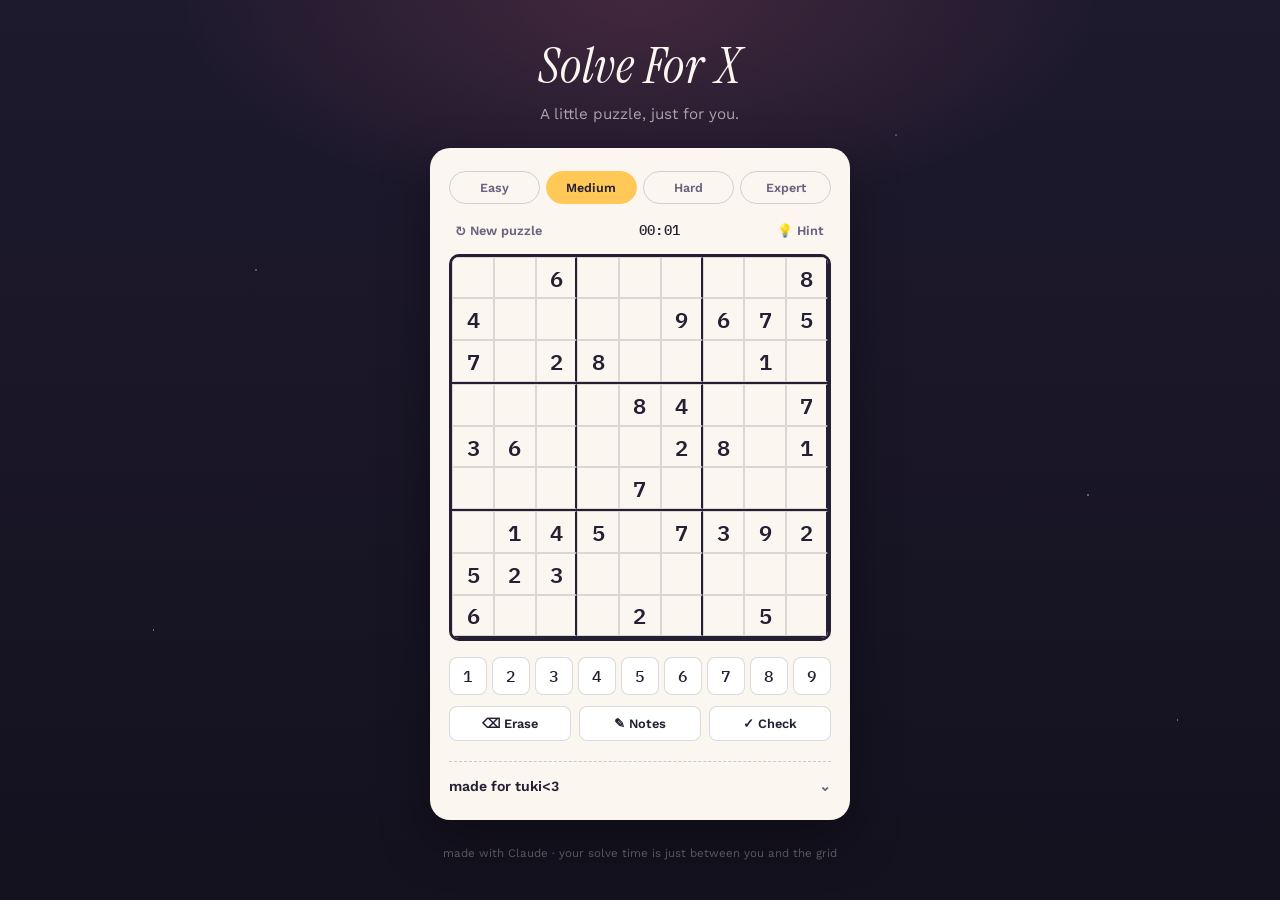
==== commit 2c49febb: "Update index.html" ====
--- a/index.html
+++ b/index.html
@@ -289,6 +289,15 @@
   .actions button.on{background:var(--blossom); border-color:var(--blossom); color:#fff;}
 
   /* personalize panel */
+  .tuck-image{
+    display:block;
+    width:100%;
+    max-width:220px;
+    margin:0.4rem auto 0.2rem;
+    border-radius:14px;
+    box-shadow:0 10px 24px rgba(0,0,0,0.18);
+  }
+
   .personalize{
     margin-top:1.3rem;
     border-top:1px dashed rgba(36,31,51,0.2);
@@ -495,14 +504,11 @@
 
       <div class="personalize">
         <button class="personalize-toggle" id="personalizeToggle">
-          <span>+ Add a note & send this puzzle</span>
+          <span>made for tuki&lt;3</span>
           <span class="chev">⌄</span>
         </button>
         <div class="personalize-body" id="personalizeBody">
-          <textarea id="noteInput" maxlength="140" placeholder="Write a little note to tuck in…"></textarea>
-          <div class="char-count"><span id="charCount">0</span>/140</div>
-          <button class="download-btn" id="downloadBtn">Download to send</button>
-          <p class="hint-text">This saves a copy of <em>this exact puzzle</em> (and your note) as a new file. Send it to them however you like — they'll open it and see it right away, no account needed.</p>
+          <img class="tuck-image" src="[data-uri]" alt="a little something tucked in">
         </div>
       </div>
     </div>
@@ -862,47 +868,10 @@
     /* ---------------- personalize / share ---------------- */
     const personalizeToggle = document.getElementById('personalizeToggle');
     const personalizeBody = document.getElementById('personalizeBody');
-    const noteInput = document.getElementById('noteInput');
-    const charCount = document.getElementById('charCount');
 
     personalizeToggle.addEventListener('click', ()=>{
       const open = personalizeBody.classList.toggle('show');
       personalizeToggle.classList.toggle('open', open);
-    });
-
-    noteInput.addEventListener('input', ()=>{
-      charCount.textContent = noteInput.value.length;
-      state.note = noteInput.value;
-      if(state.note.trim()){
-        tuckedNoteText.textContent = state.note;
-        tuckedNote.classList.add('show');
-      } else {
-        tuckedNote.classList.remove('show');
-      }
-    });
-
-    document.getElementById('downloadBtn').addEventListener('click', ()=>{
-      const embedScript = document.getElementById('embed-data');
-      const payload = {
-        puzzle: state.clues,
-        solution: state.solution,
-        difficulty: state.difficulty,
-        note: state.note || ''
-      };
-      const originalContent = embedScript.textContent;
-      embedScript.textContent = JSON.stringify(payload);
-      const htmlSource = '<!DOCTYPE html>\n' + document.documentElement.outerHTML;
-      embedScript.textContent = originalContent; // restore sender's own session
-
-      const blob = new Blob([htmlSource], {type:'text/html'});
-      const url = URL.createObjectURL(blob);
-      const a = document.createElement('a');
-      a.href = url;
-      a.download = 'solve-for-you.html';
-      document.body.appendChild(a);
-      a.click();
-      document.body.removeChild(a);
-      setTimeout(()=>URL.revokeObjectURL(url), 2000);
     });
 
     /* ---------------- controls ---------------- */
@@ -935,7 +904,6 @@
     });
 
     document.addEventListener('keydown', (e)=>{
-      if(document.activeElement === noteInput) return;
       if(!state.selected){
         if(['ArrowUp','ArrowDown','ArrowLeft','ArrowRight'].includes(e.key)){
           state.selected = {r:0,c:0}; render();
@@ -970,8 +938,6 @@
       if(embedded.note && embedded.note.trim()){
         tuckedNoteText.textContent = embedded.note;
         tuckedNote.classList.add('show');
-        noteInput.value = embedded.note;
-        charCount.textContent = embedded.note.length;
         state.note = embedded.note;
       }
       sentFlag.classList.add('show');
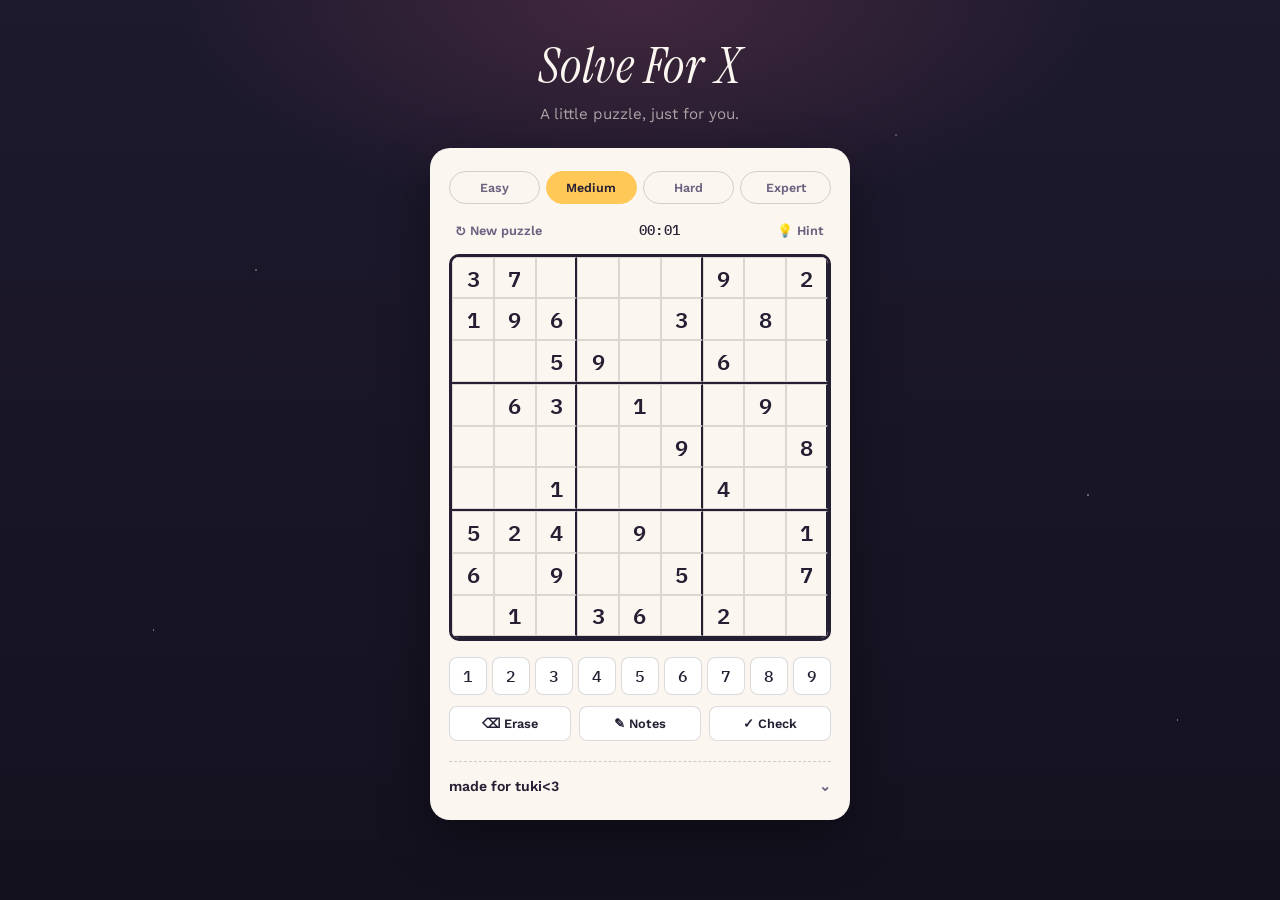
==== commit 958edcc2: "Update index.html" ====
--- a/index.html
+++ b/index.html
@@ -516,7 +516,7 @@
     <p class="sent-flag" id="sentFlag">someone made this puzzle for you 💌</p>
   </div>
 
-  <footer>made with Claude · your solve time is just between you and the grid</footer>
+
 
   <div class="win-overlay" id="winOverlay">
     <div class="win-card">
